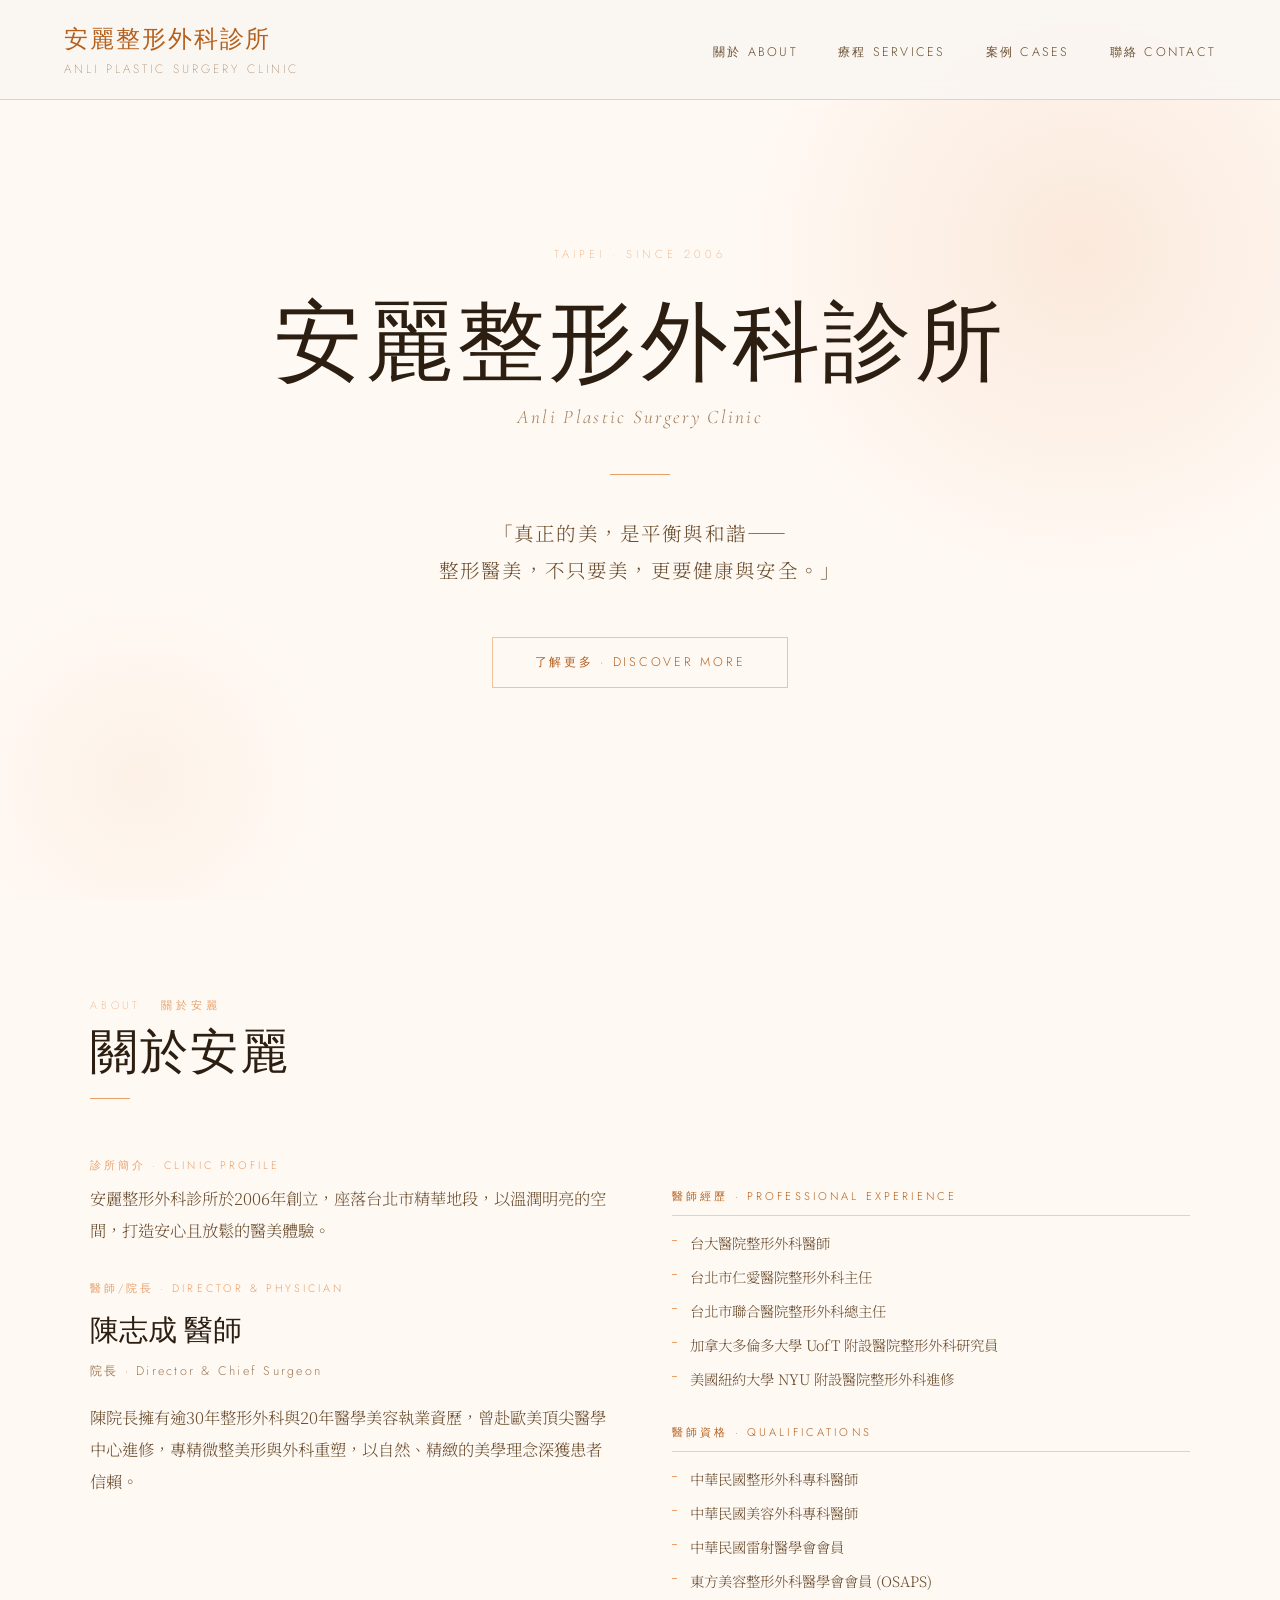
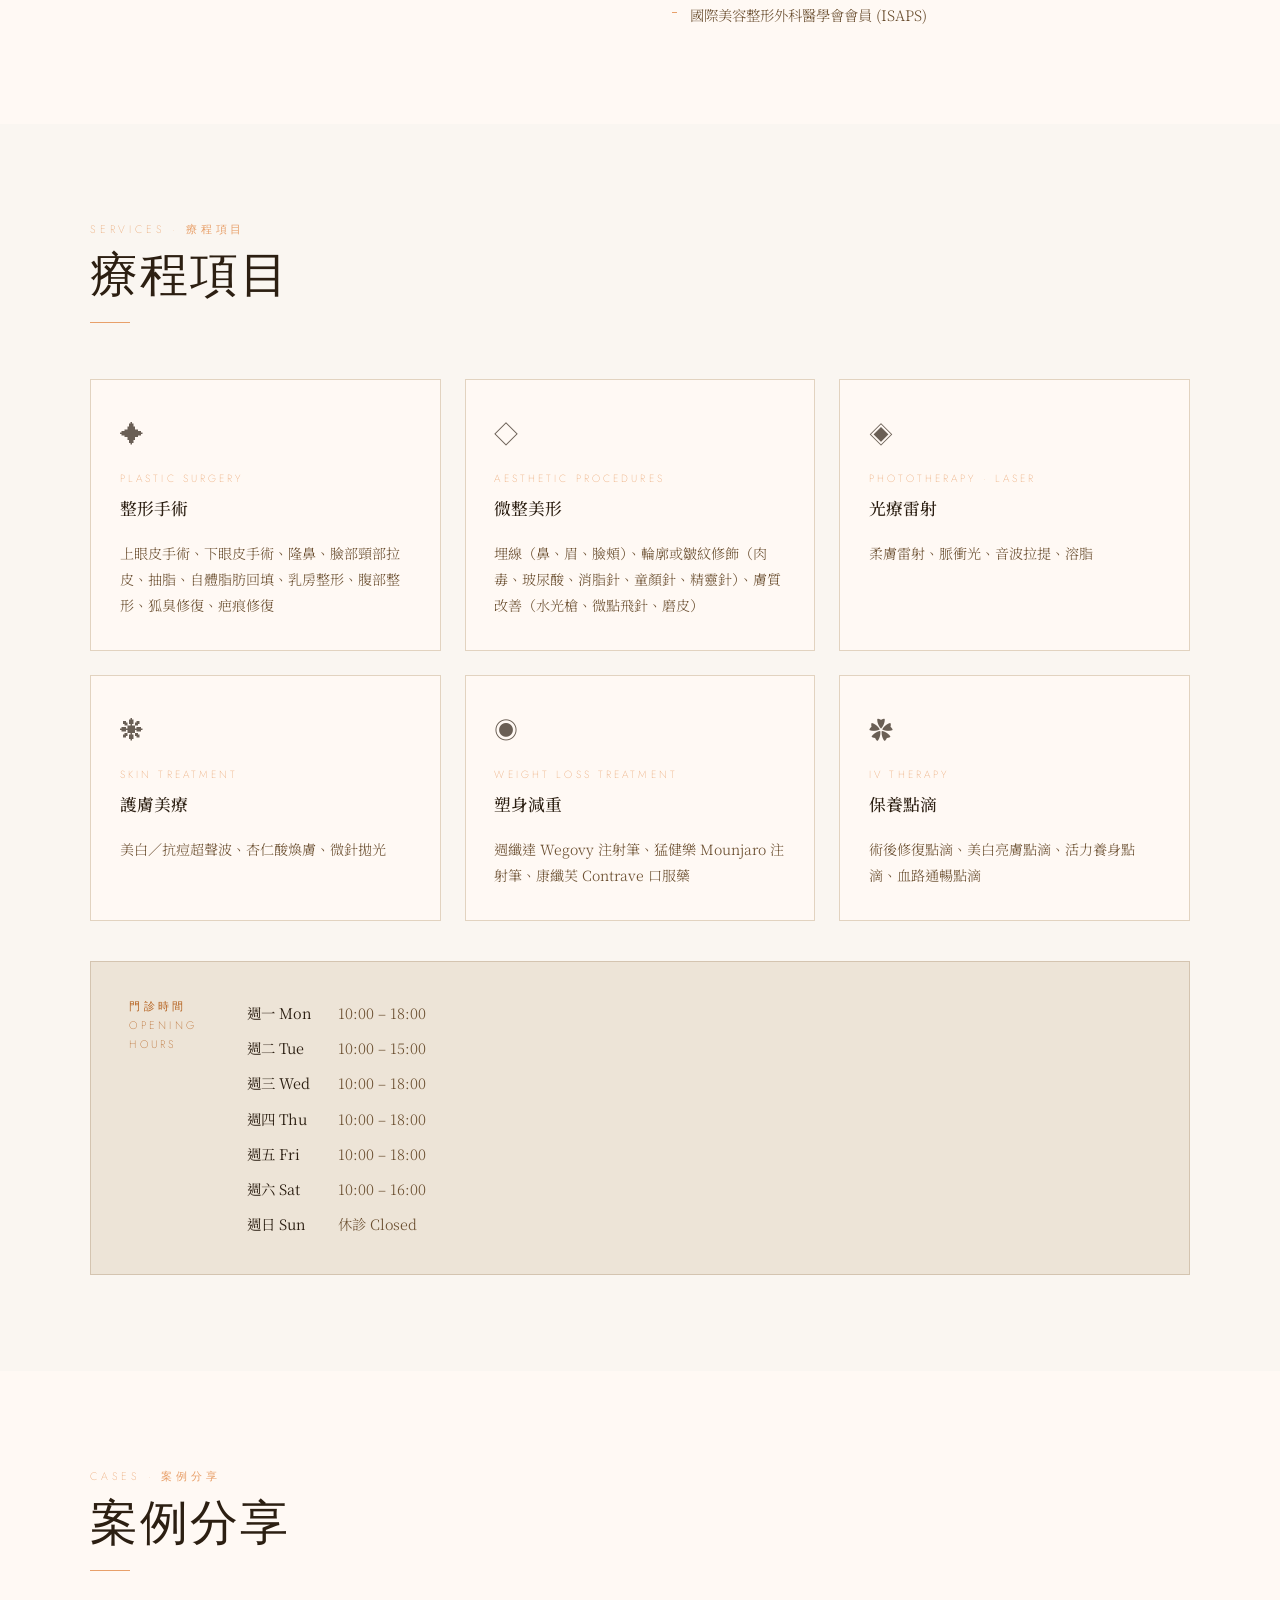
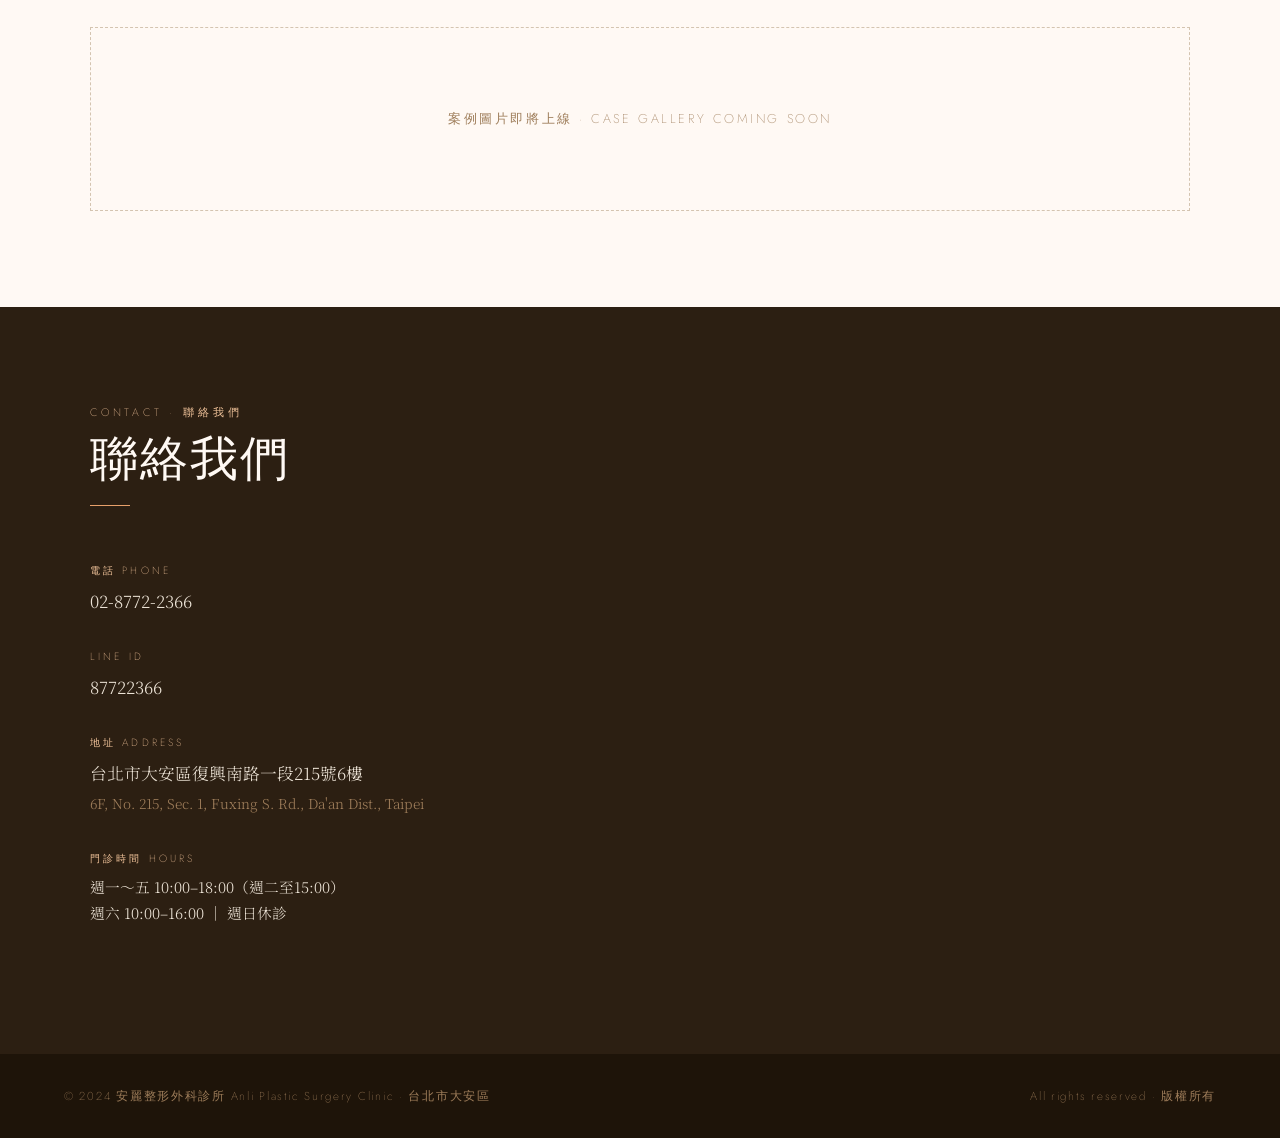
==== index.html @ 69f32a6c "Rename angelbeauty website ver3.html to index.html" ====
<!DOCTYPE html>
<html lang="zh-TW">
<head>
  <meta charset="UTF-8" />
  <meta name="viewport" content="width=device-width, initial-scale=1.0" />
  <title>安麗整形外科診所 | Anli Plastic Surgery Clinic</title>
  <link rel="preconnect" href="https://fonts.googleapis.com">
  <link rel="preconnect" href="https://fonts.gstatic.com" crossorigin>
  <link href="https://fonts.googleapis.com/css2?family=Cormorant+Garamond:ital,wght@0,300;0,400;0,500;1,300;1,400&family=Noto+Serif+TC:wght@300;400;500&family=Jost:wght@200;300;400&display=swap" rel="stylesheet">

  <style>
    :root {
      --cream: #faf6f1;
      --warm-white: #fff9f4;
      --orange-light: #f2c49b;
      --orange-mid: #e8a06a;
      --orange-deep: #c97c3a;
      --orange-accent: #b5611e;
      --beige: #ede4d7;
      --beige-dark: #d4c4b0;
      --text-dark: #2c1f12;
      --text-mid: #6b4f30;
      --text-light: #9e7d5a;
      --divider: #e2d3c0;
    }

    * { margin: 0; padding: 0; box-sizing: border-box; }

    html { scroll-behavior: smooth; }

    body {
      background: var(--cream);
      color: var(--text-dark);
      font-family: 'Noto Serif TC', 'Cormorant Garamond', serif;
      line-height: 1.75;
      overflow-x: hidden;
    }

    /* ── NAV ── */
    nav {
      position: fixed;
      top: 0; left: 0; right: 0;
      z-index: 100;
      display: flex;
      align-items: center;
      justify-content: space-between;
      padding: 1.2rem 4rem;
      background: rgba(250, 246, 241, 0.92);
      backdrop-filter: blur(10px);
      border-bottom: 1px solid var(--divider);
    }

    .nav-logo {
      font-family: 'Cormorant Garamond', serif;
      font-size: 1.5rem;
      font-weight: 400;
      letter-spacing: 0.08em;
      color: var(--orange-accent);
    }

    .nav-logo span {
      font-size: 0.75rem;
      font-family: 'Jost', sans-serif;
      font-weight: 200;
      letter-spacing: 0.25em;
      text-transform: uppercase;
      display: block;
      color: var(--text-light);
      margin-top: -2px;
    }

    .nav-links {
      display: flex;
      gap: 2.5rem;
      list-style: none;
    }

    .nav-links a {
      font-family: 'Jost', sans-serif;
      font-weight: 300;
      font-size: 0.78rem;
      letter-spacing: 0.18em;
      text-transform: uppercase;
      color: var(--text-mid);
      text-decoration: none;
      transition: color 0.3s;
    }

    .nav-links a:hover { color: var(--orange-accent); }

    /* ── HERO ── */
    #hero {
      min-height: 100vh;
      display: flex;
      align-items: center;
      justify-content: center;
      position: relative;
      overflow: hidden;
      padding: 8rem 4rem 6rem;
      background: var(--warm-white);
    }

    .hero-bg-circle {
      position: absolute;
      border-radius: 50%;
      background: radial-gradient(circle, rgba(232,160,106,0.18) 0%, transparent 70%);
    }
    .hero-bg-circle.c1 { width: 700px; height: 700px; top: -100px; right: -150px; }
    .hero-bg-circle.c2 { width: 400px; height: 400px; bottom: -80px; left: -60px; background: radial-gradient(circle, rgba(242,196,155,0.14) 0%, transparent 70%); }

    .hero-inner {
      max-width: 860px;
      text-align: center;
      position: relative;
      z-index: 2;
      animation: fadeUp 1.2s ease both;
    }

    @keyframes fadeUp {
      from { opacity: 0; transform: translateY(28px); }
      to   { opacity: 1; transform: translateY(0); }
    }

    .hero-label {
      font-family: 'Jost', sans-serif;
      font-weight: 200;
      font-size: 0.72rem;
      letter-spacing: 0.35em;
      text-transform: uppercase;
      color: var(--orange-mid);
      margin-bottom: 2rem;
    }

    .hero-name {
      font-family: 'Cormorant Garamond', serif;
      font-size: clamp(3rem, 7vw, 5.5rem);
      font-weight: 300;
      line-height: 1.1;
      color: var(--text-dark);
      letter-spacing: 0.04em;
      margin-bottom: 0.5rem;
    }

    .hero-name-en {
      font-family: 'Cormorant Garamond', serif;
      font-size: clamp(0.95rem, 2vw, 1.2rem);
      font-weight: 300;
      font-style: italic;
      color: var(--text-light);
      letter-spacing: 0.12em;
      margin-bottom: 2.5rem;
    }

    .hero-divider {
      width: 60px;
      height: 1px;
      background: var(--orange-mid);
      margin: 0 auto 2.5rem;
    }

    .hero-slogan {
      font-family: 'Noto Serif TC', serif;
      font-size: clamp(1rem, 2.2vw, 1.22rem);
      font-weight: 300;
      line-height: 1.9;
      color: var(--text-mid);
      max-width: 640px;
      margin: 0 auto 3rem;
      letter-spacing: 0.06em;
    }

    .hero-cta {
      display: inline-block;
      font-family: 'Jost', sans-serif;
      font-weight: 300;
      font-size: 0.78rem;
      letter-spacing: 0.22em;
      text-transform: uppercase;
      color: var(--orange-accent);
      border: 1px solid var(--orange-light);
      padding: 0.85rem 2.6rem;
      text-decoration: none;
      transition: all 0.35s;
    }

    .hero-cta:hover {
      background: var(--orange-accent);
      color: var(--warm-white);
      border-color: var(--orange-accent);
    }

    /* ── SECTIONS ── */
    section { padding: 6rem 4rem; }

    .section-inner { max-width: 1100px; margin: 0 auto; }

    .section-header {
      margin-bottom: 3.5rem;
    }

    .section-tag {
      font-family: 'Jost', sans-serif;
      font-weight: 200;
      font-size: 0.68rem;
      letter-spacing: 0.35em;
      text-transform: uppercase;
      color: var(--orange-mid);
      margin-bottom: 0.6rem;
    }

    .section-title {
      font-family: 'Cormorant Garamond', serif;
      font-size: clamp(2rem, 4vw, 3rem);
      font-weight: 300;
      color: var(--text-dark);
      letter-spacing: 0.04em;
      line-height: 1.2;
    }

    .section-rule {
      width: 40px;
      height: 1px;
      background: var(--orange-mid);
      margin-top: 1rem;
    }

    /* ── ABOUT ── */
    #about { background: var(--warm-white); }

    .about-grid {
      display: grid;
      grid-template-columns: 1fr 1fr;
      gap: 4rem;
      align-items: start;
    }

    .about-intro p {
      font-size: 1.02rem;
      color: var(--text-mid);
      font-weight: 300;
      line-height: 1.95;
      margin-bottom: 1.5rem;
    }

    .about-intro .label {
      font-family: 'Jost', sans-serif;
      font-size: 0.68rem;
      letter-spacing: 0.28em;
      text-transform: uppercase;
      color: var(--orange-mid);
      margin-bottom: 0.4rem;
    }

    .doctor-name {
      font-family: 'Cormorant Garamond', serif;
      font-size: 1.8rem;
      font-weight: 400;
      color: var(--text-dark);
      margin-bottom: 0.3rem;
    }

    .doctor-title {
      font-family: 'Jost', sans-serif;
      font-weight: 300;
      font-size: 0.78rem;
      letter-spacing: 0.18em;
      color: var(--text-light);
      margin-bottom: 1.2rem;
    }

    /* credential cards */
    .cred-block { margin-top: 2rem; }

    .cred-block h4 {
      font-family: 'Jost', sans-serif;
      font-weight: 300;
      font-size: 0.7rem;
      letter-spacing: 0.28em;
      text-transform: uppercase;
      color: var(--orange-accent);
      margin-bottom: 0.9rem;
      border-bottom: 1px solid var(--divider);
      padding-bottom: 0.5rem;
    }

    .cred-list {
      list-style: none;
      display: flex;
      flex-direction: column;
      gap: 0.55rem;
    }

    .cred-list li {
      font-size: 0.9rem;
      color: var(--text-mid);
      font-weight: 300;
      padding-left: 1.1rem;
      position: relative;
    }

    .cred-list li::before {
      content: '';
      position: absolute;
      left: 0; top: 0.65em;
      width: 5px; height: 1px;
      background: var(--orange-mid);
    }

    /* ── SERVICES ── */
    #services { background: var(--cream); }

    .services-grid {
      display: grid;
      grid-template-columns: repeat(3, 1fr);
      gap: 1.5rem;
    }

    .service-card {
      background: var(--warm-white);
      border: 1px solid var(--divider);
      padding: 2rem 1.8rem;
      transition: box-shadow 0.3s, transform 0.3s;
    }

    .service-card:hover {
      box-shadow: 0 8px 32px rgba(181,97,30,0.10);
      transform: translateY(-3px);
    }

    .service-card .card-en {
      font-family: 'Jost', sans-serif;
      font-weight: 200;
      font-size: 0.65rem;
      letter-spacing: 0.3em;
      text-transform: uppercase;
      color: var(--orange-mid);
      margin-bottom: 0.4rem;
    }

    .service-card h3 {
      font-family: 'Noto Serif TC', serif;
      font-size: 1.05rem;
      font-weight: 500;
      color: var(--text-dark);
      margin-bottom: 1rem;
    }

    .service-card p {
      font-size: 0.88rem;
      color: var(--text-mid);
      font-weight: 300;
      line-height: 1.85;
    }

    .service-card .icon {
      font-size: 1.5rem;
      margin-bottom: 1rem;
      opacity: 0.7;
    }

    /* Opening hours inside services */
    .hours-box {
      margin-top: 3rem;
      background: var(--beige);
      border: 1px solid var(--beige-dark);
      padding: 2rem 2.4rem;
      display: flex;
      align-items: flex-start;
      gap: 3rem;
    }

    .hours-box .hours-label {
      font-family: 'Jost', sans-serif;
      font-weight: 200;
      font-size: 0.68rem;
      letter-spacing: 0.3em;
      text-transform: uppercase;
      color: var(--orange-accent);
      white-space: nowrap;
      padding-top: 0.2rem;
    }

    .hours-table { font-size: 0.9rem; color: var(--text-mid); font-weight: 300; }

    .hours-table tr td { padding: 0.25rem 1.5rem 0.25rem 0; }

    .hours-table .day { color: var(--text-dark); font-weight: 400; }

    /* ── CASES ── */
    #cases { background: var(--warm-white); }

    .cases-placeholder {
      border: 1px dashed var(--beige-dark);
      padding: 5rem 3rem;
      text-align: center;
      color: var(--text-light);
    }

    .cases-placeholder p {
      font-family: 'Jost', sans-serif;
      font-weight: 200;
      font-size: 0.8rem;
      letter-spacing: 0.2em;
      text-transform: uppercase;
    }

    /* ── CONTACT ── */
    #contact { background: var(--text-dark); }

    #contact .section-tag { color: var(--orange-light); }

    #contact .section-title { color: var(--warm-white); }

    #contact .section-rule { background: var(--orange-mid); }

    .contact-grid {
      display: grid;
      grid-template-columns: 1fr 1fr;
      gap: 4rem;
      align-items: start;
    }

    .contact-item {
      margin-bottom: 2rem;
    }

    .contact-item .c-label {
      font-family: 'Jost', sans-serif;
      font-weight: 200;
      font-size: 0.65rem;
      letter-spacing: 0.3em;
      text-transform: uppercase;
      color: var(--orange-light);
      margin-bottom: 0.4rem;
    }

    .contact-item .c-value {
      font-size: 1.05rem;
      color: var(--beige);
      font-weight: 300;
    }

    .contact-item a {
      color: var(--beige);
      text-decoration: none;
      transition: color 0.3s;
    }

    .contact-item a:hover { color: var(--orange-light); }

    .contact-map-placeholder {
      background: rgba(255,255,255,0.05);
      border: 1px solid rgba(255,255,255,0.08);
      height: 280px;
      display: flex;
      align-items: center;
      justify-content: center;
      font-family: 'Jost', sans-serif;
      font-size: 0.72rem;
      letter-spacing: 0.2em;
      color: var(--text-light);
      text-transform: uppercase;
    }

    /* ── FOOTER ── */
    footer {
      background: #1e1409;
      padding: 2rem 4rem;
      display: flex;
      align-items: center;
      justify-content: space-between;
    }

    footer p {
      font-family: 'Jost', sans-serif;
      font-weight: 200;
      font-size: 0.72rem;
      letter-spacing: 0.15em;
      color: var(--text-light);
    }

    /* ── SCROLL REVEAL ── */
    .reveal {
      opacity: 0;
      transform: translateY(24px);
      transition: opacity 0.8s ease, transform 0.8s ease;
    }

    .reveal.visible {
      opacity: 1;
      transform: translateY(0);
    }

    /* ── RESPONSIVE ── */
    @media (max-width: 900px) {
      nav { padding: 1rem 2rem; }
      .nav-links { gap: 1.5rem; }
      section { padding: 4rem 2rem; }
      .about-grid, .contact-grid { grid-template-columns: 1fr; gap: 2rem; }
      .services-grid { grid-template-columns: 1fr 1fr; }
      #hero { padding: 7rem 2rem 5rem; }
    }

    @media (max-width: 600px) {
      .nav-links { display: none; }
      .services-grid { grid-template-columns: 1fr; }
      .hours-box { flex-direction: column; gap: 1rem; }
      footer { flex-direction: column; gap: 0.5rem; text-align: center; }
    }
  </style>
</head>
<body>

  <!-- NAV -->
  <nav>
    <div class="nav-logo">
      安麗整形外科診所
      <span>Anli Plastic Surgery Clinic</span>
    </div>
    <ul class="nav-links">
      <li><a href="#about">關於 About</a></li>
      <li><a href="#services">療程 Services</a></li>
      <li><a href="#cases">案例 Cases</a></li>
      <li><a href="#contact">聯絡 Contact</a></li>
    </ul>
  </nav>

  <!-- HERO -->
  <section id="hero">
    <div class="hero-bg-circle c1"></div>
    <div class="hero-bg-circle c2"></div>
    <div class="hero-inner">
      <p class="hero-label">Taipei · Since 2006</p>
      <h1 class="hero-name">安麗整形外科診所</h1>
      <p class="hero-name-en">Anli Plastic Surgery Clinic</p>
      <div class="hero-divider"></div>
      <p class="hero-slogan">
        「真正的美，是平衡與和諧——<br>
        整形醫美，不只要美，更要健康與安全。」
      </p>
      <a href="#about" class="hero-cta">了解更多 · Discover More</a>
    </div>
  </section>

  <!-- ABOUT -->
  <section id="about">
    <div class="section-inner">
      <div class="section-header reveal">
        <p class="section-tag">About · 關於安麗</p>
        <h2 class="section-title">關於安麗</h2>
        <div class="section-rule"></div>
      </div>

      <div class="about-grid">
        <div class="about-intro reveal">
          <p class="label">診所簡介 · Clinic Profile</p>
          <p>
            安麗整形外科診所於2006年創立，座落台北市精華地段，以溫潤明亮的空間，打造安心且放鬆的醫美體驗。
          </p>

          <p class="label" style="margin-top: 2rem;">醫師/院長 · Director & Physician</p>
          <div class="doctor-name">陳志成 醫師</div>
          <div class="doctor-title">院長 · Director &amp; Chief Surgeon</div>
          <p>
            陳院長擁有逾30年整形外科與20年醫學美容執業資歷，曾赴歐美頂尖醫學中心進修，專精微整美形與外科重塑，以自然、精緻的美學理念深獲患者信賴。
          </p>
        </div>

        <div class="reveal" style="animation-delay:0.2s">
          <div class="cred-block">
            <h4>醫師經歷 · Professional Experience</h4>
            <ul class="cred-list">
              <li>台大醫院整形外科醫師</li>
              <li>台北市仁愛醫院整形外科主任</li>
              <li>台北市聯合醫院整形外科總主任</li>
              <li>加拿大多倫多大學 UofT 附設醫院整形外科研究員</li>
              <li>美國紐約大學 NYU 附設醫院整形外科進修</li>
            </ul>
          </div>

          <div class="cred-block" style="margin-top: 2rem;">
            <h4>醫師資格 · Qualifications</h4>
            <ul class="cred-list">
              <li>中華民國整形外科專科醫師</li>
              <li>中華民國美容外科專科醫師</li>
              <li>中華民國雷射醫學會會員</li>
              <li>東方美容整形外科醫學會會員 (OSAPS)</li>
              <li>國際美容整形外科醫學會會員 (ISAPS)</li>
            </ul>
          </div>
        </div>
      </div>
    </div>
  </section>

  <!-- SERVICES -->
  <section id="services">
    <div class="section-inner">
      <div class="section-header reveal">
        <p class="section-tag">Services · 療程項目</p>
        <h2 class="section-title">療程項目</h2>
        <div class="section-rule"></div>
      </div>

      <div class="services-grid">

        <div class="service-card reveal">
          <div class="icon">✦</div>
          <div class="card-en">Plastic Surgery</div>
          <h3>整形手術</h3>
          <p>上眼皮手術、下眼皮手術、隆鼻、臉部頸部拉皮、抽脂、自體脂肪回填、乳房整形、腹部整形、狐臭修復、疤痕修復</p>
        </div>

        <div class="service-card reveal">
          <div class="icon">◇</div>
          <div class="card-en">Aesthetic Procedures</div>
          <h3>微整美形</h3>
          <p>埋線（鼻、眉、臉頰）、輪廓或皺紋修飾（肉毒、玻尿酸、消脂針、童顏針、精靈針）、膚質改善（水光槍、微點飛針、磨皮）</p>
        </div>

        <div class="service-card reveal">
          <div class="icon">◈</div>
          <div class="card-en">Phototherapy · Laser</div>
          <h3>光療雷射</h3>
          <p>柔膚雷射、脈衝光、音波拉提、溶脂</p>
        </div>

        <div class="service-card reveal">
          <div class="icon">❋</div>
          <div class="card-en">Skin Treatment</div>
          <h3>護膚美療</h3>
          <p>美白／抗痘超聲波、杏仁酸煥膚、微針拋光</p>
        </div>

        <div class="service-card reveal">
          <div class="icon">◉</div>
          <div class="card-en">Weight Loss Treatment</div>
          <h3>塑身減重</h3>
          <p>週纖達 Wegovy 注射筆、猛健樂 Mounjaro 注射筆、康纖芙 Contrave 口服藥</p>
        </div>

        <div class="service-card reveal">
          <div class="icon">✿</div>
          <div class="card-en">IV Therapy</div>
          <h3>保養點滴</h3>
          <p>術後修復點滴、美白亮膚點滴、活力養身點滴、血路通暢點滴</p>
        </div>

      </div>

      <!-- Opening Hours -->
      <div class="hours-box reveal" style="margin-top:2.5rem;">
        <div class="hours-label">門診時間<br>Opening<br>Hours</div>
        <table class="hours-table">
          <tr>
            <td class="day">週一 Mon</td>
            <td>10:00 – 18:00</td>
          </tr>
          <tr>
            <td class="day">週二 Tue</td>
            <td>10:00 – 15:00</td>
          </tr>
          <tr>
            <td class="day">週三 Wed</td>
            <td>10:00 – 18:00</td>
          </tr>
          <tr>
            <td class="day">週四 Thu</td>
            <td>10:00 – 18:00</td>
          </tr>
          <tr>
            <td class="day">週五 Fri</td>
            <td>10:00 – 18:00</td>
          </tr>
          <tr>
            <td class="day">週六 Sat</td>
            <td>10:00 – 16:00</td>
          </tr>
          <tr>
            <td class="day">週日 Sun</td>
            <td>休診 Closed</td>
          </tr>
        </table>
      </div>
    </div>
  </section>

  <!-- CASES -->
  <section id="cases">
    <div class="section-inner">
      <div class="section-header reveal">
        <p class="section-tag">Cases · 案例分享</p>
        <h2 class="section-title">案例分享</h2>
        <div class="section-rule"></div>
      </div>
      <div class="cases-placeholder reveal">
        <p>案例圖片即將上線 · Case Gallery Coming Soon</p>
      </div>
    </div>
  </section>

  <!-- CONTACT -->
  <section id="contact">
    <div class="section-inner">
      <div class="section-header reveal">
        <p class="section-tag">Contact · 聯絡我們</p>
        <h2 class="section-title">聯絡我們</h2>
        <div class="section-rule"></div>
      </div>

      <div class="contact-grid">
        <div>
          <div class="contact-item reveal">
            <p class="c-label">電話 Phone</p>
            <p class="c-value"><a href="tel:0287722366">02-8772-2366</a></p>
          </div>
          <div class="contact-item reveal">
            <p class="c-label">LINE ID</p>
            <p class="c-value">87722366</p>
          </div>
          <div class="contact-item reveal">
            <p class="c-label">地址 Address</p>
            <p class="c-value">
              台北市大安區復興南路一段215號6樓<br>
              <span style="font-size:0.85rem; color: var(--text-light);">6F, No. 215, Sec. 1, Fuxing S. Rd., Da'an Dist., Taipei</span>
            </p>
          </div>
          <div class="contact-item reveal">
            <p class="c-label">門診時間 Hours</p>
            <p class="c-value" style="font-size:0.92rem;">
              週一～五 10:00–18:00（週二至15:00）<br>
              週六 10:00–16:00 ｜ 週日休診
            </p>
          </div>
        </div>

        <div class="reveal">
          <iframe 
            src="https://www.google.com/maps/embed?pb=!1m18!1m12!1m3!1d3614.8488738309966!2d121.54138937578716!3d25.039202277812997!2m3!1f0!2f0!3f0!3m2!1i1024!2i768!4f13.1!3m3!1m2!1s0x3442abd382fe7677%3A0x677dde6cd1f136f5!2z5a6J6bqX5pW05b2i5aSW56eR6Ki65omA!5e0!3m2!1sen!2stw!4v1776682452042!5m2!1sen!2stw" 
            width="100%" 
            height="280" 
            style="border:0; display:block;"
            allowfullscreen="" 
            loading="lazy" 
            referrerpolicy="no-referrer-when-downgrade">
          </iframe>
        </div>
      </div>
    </div>
  </section>

  <!-- FOOTER -->
  <footer>
    <p>© 2024 安麗整形外科診所 Anli Plastic Surgery Clinic · 台北市大安區</p>
    <p>All rights reserved · 版權所有</p>
  </footer>

  <script>
    // Scroll reveal
    const reveals = document.querySelectorAll('.reveal');
    const observer = new IntersectionObserver((entries) => {
      entries.forEach((entry, i) => {
        if (entry.isIntersecting) {
          setTimeout(() => entry.target.classList.add('visible'), i * 80);
          observer.unobserve(entry.target);
        }
      });
    }, { threshold: 0.12 });
    reveals.forEach(el => observer.observe(el));
  </script>
</body>
</html>
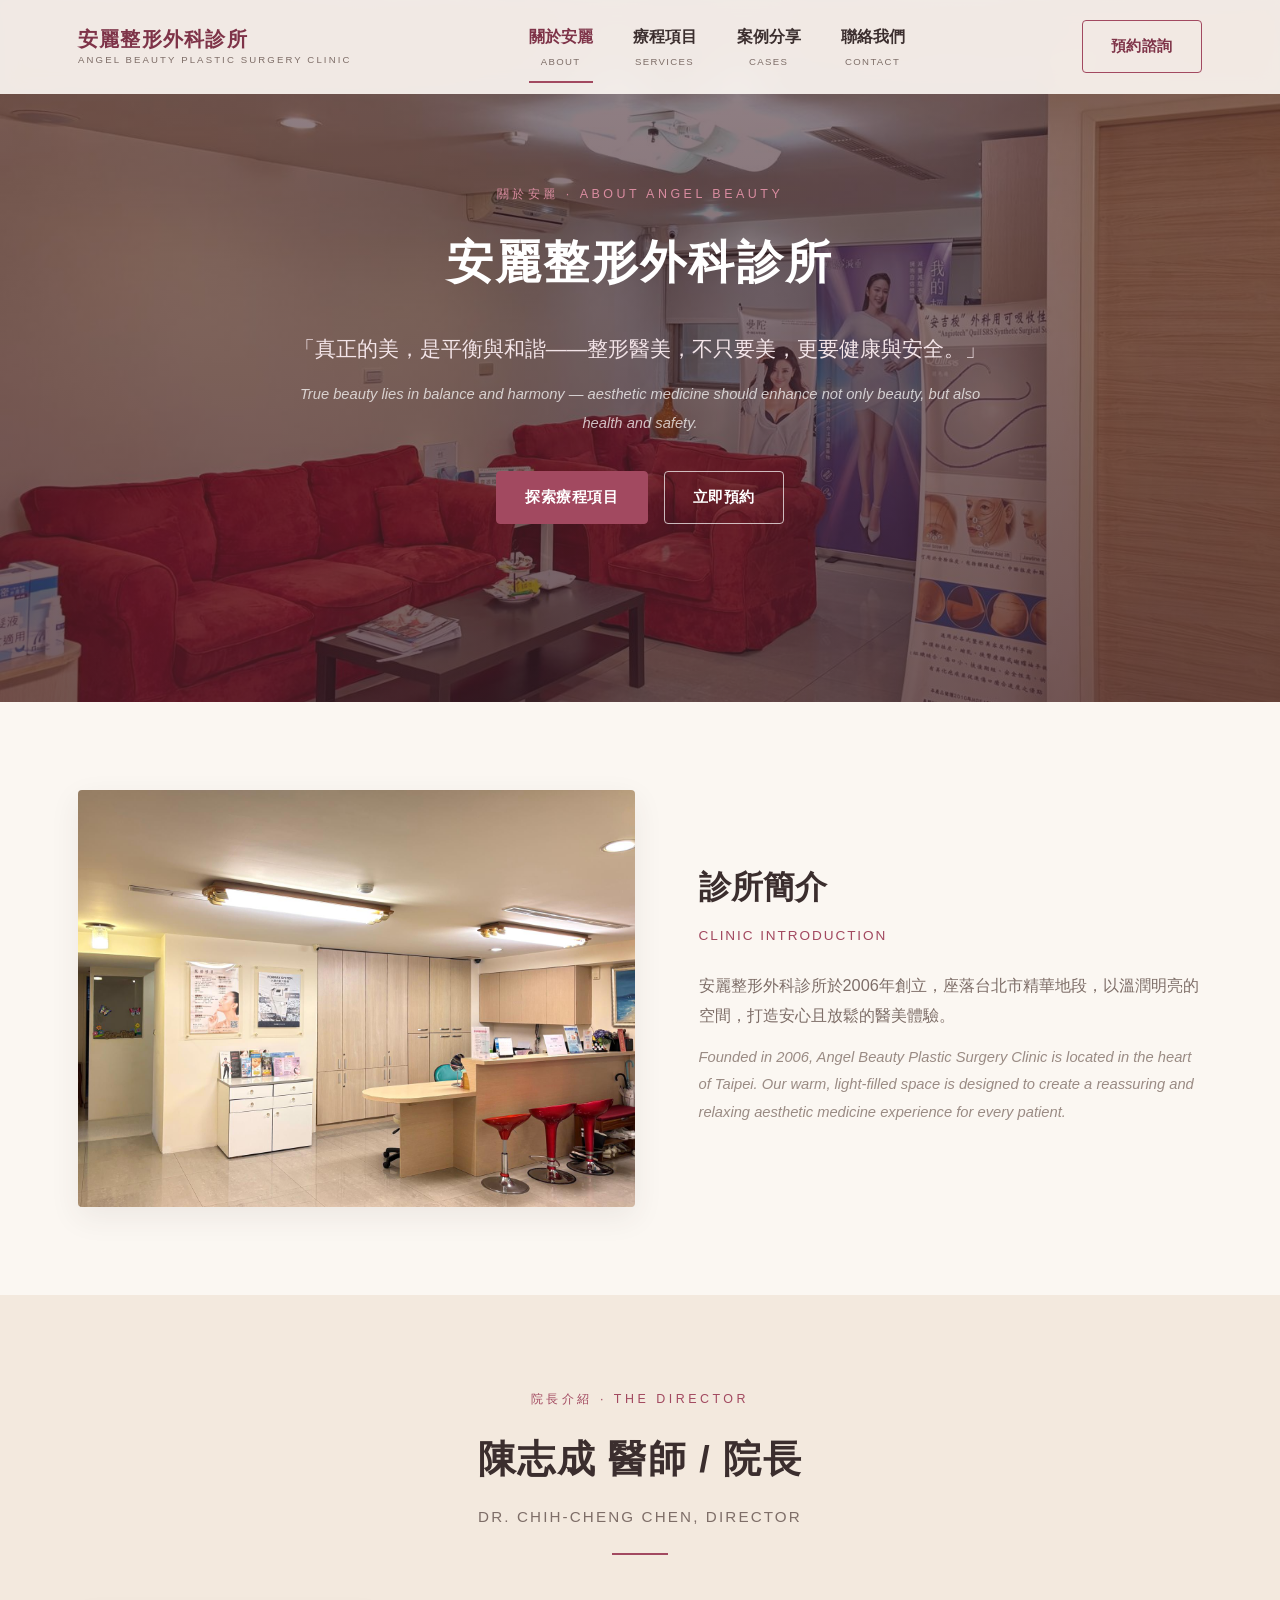
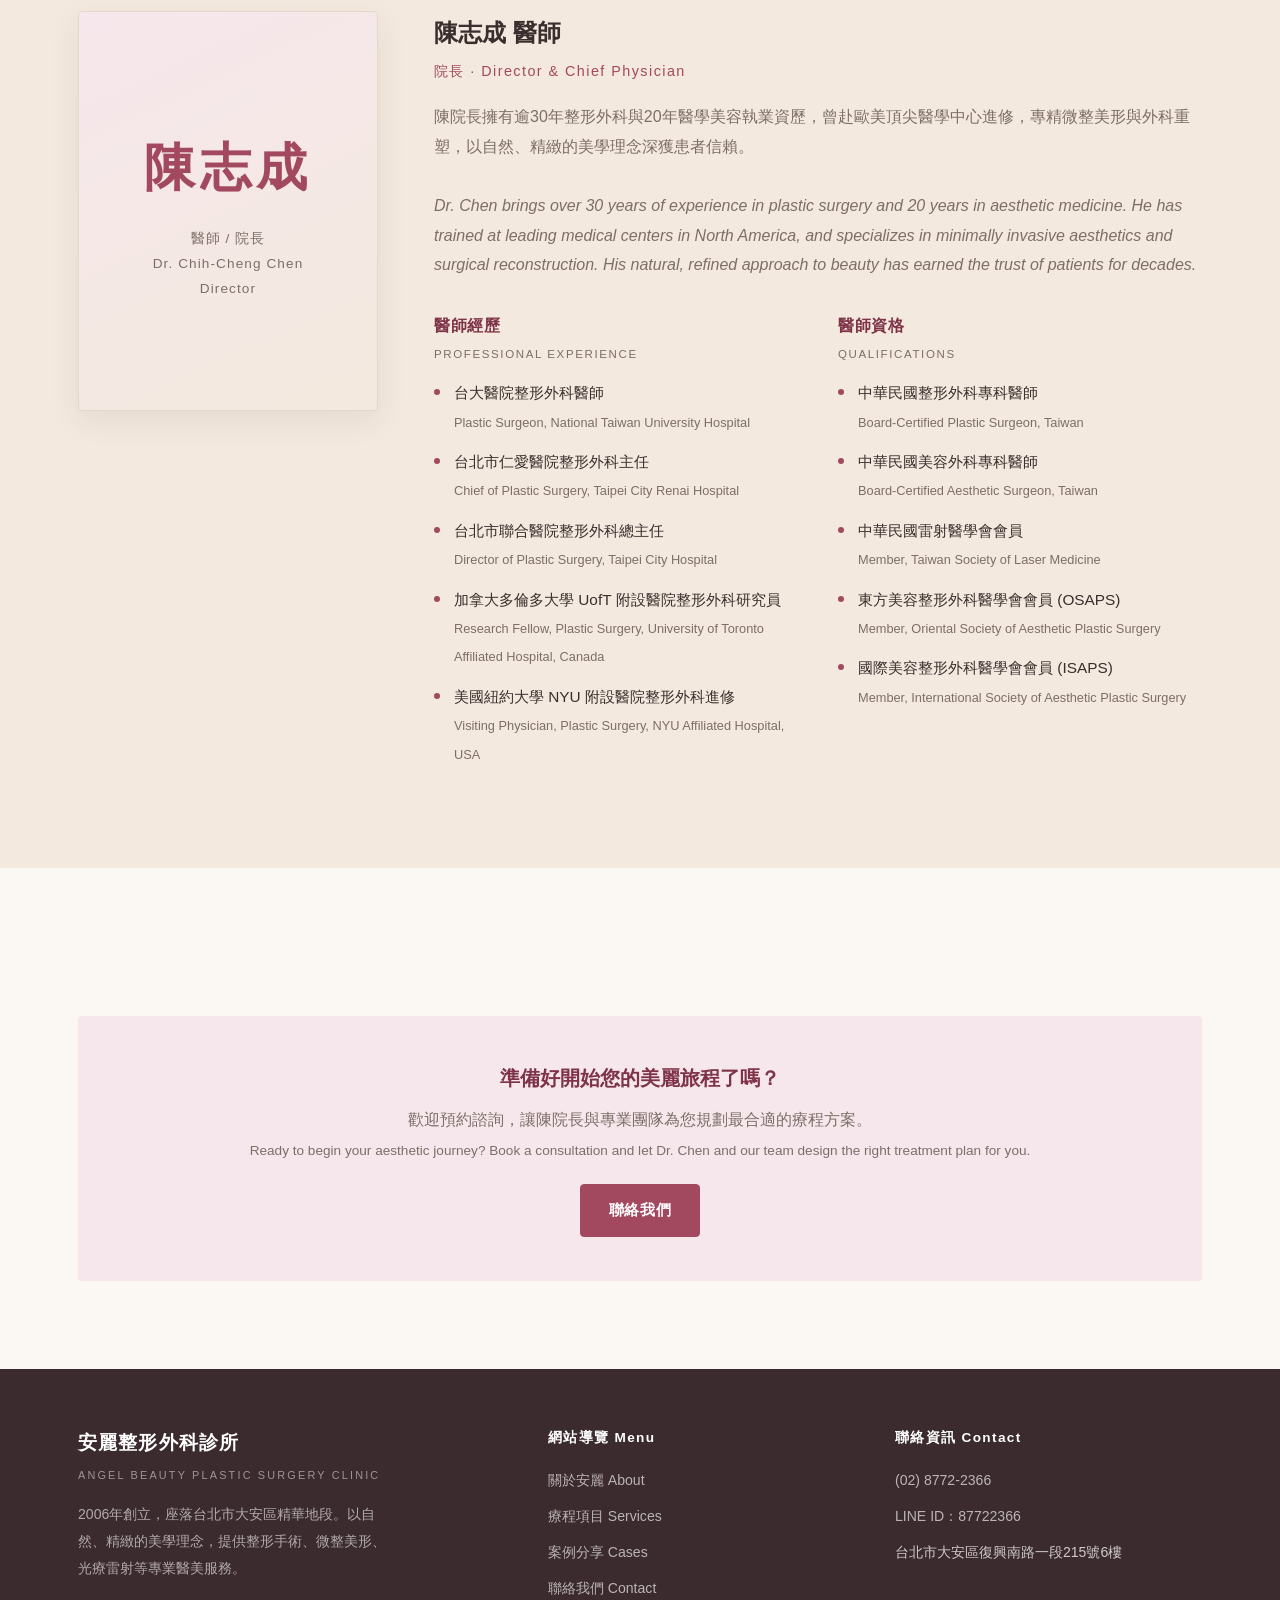
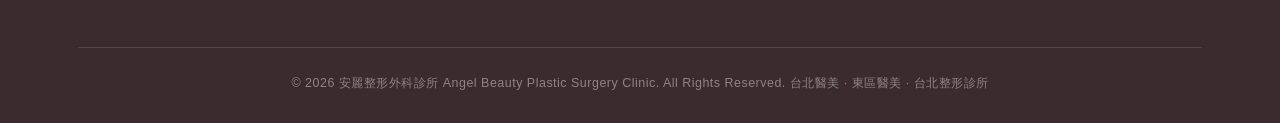
==== commit a063fa16: "Rename index.html.html to index.html" ====
--- a/index.html
+++ b/index.html
@@ -1,772 +1,169 @@
-<!DOCTYPE html>
-<html lang="zh-TW">
-<head>
-  <meta charset="UTF-8" />
-  <meta name="viewport" content="width=device-width, initial-scale=1.0" />
-  <title>安麗整形外科診所 | Anli Plastic Surgery Clinic</title>
-  <link rel="preconnect" href="https://fonts.googleapis.com">
-  <link rel="preconnect" href="https://fonts.gstatic.com" crossorigin>
-  <link href="https://fonts.googleapis.com/css2?family=Cormorant+Garamond:ital,wght@0,300;0,400;0,500;1,300;1,400&family=Noto+Serif+TC:wght@300;400;500&family=Jost:wght@200;300;400&display=swap" rel="stylesheet">
-
-  <style>
-    :root {
-      --cream: #faf6f1;
-      --warm-white: #fff9f4;
-      --orange-light: #f2c49b;
-      --orange-mid: #e8a06a;
-      --orange-deep: #c97c3a;
-      --orange-accent: #b5611e;
-      --beige: #ede4d7;
-      --beige-dark: #d4c4b0;
-      --text-dark: #2c1f12;
-      --text-mid: #6b4f30;
-      --text-light: #9e7d5a;
-      --divider: #e2d3c0;
-    }
-
-    * { margin: 0; padding: 0; box-sizing: border-box; }
-
-    html { scroll-behavior: smooth; }
-
-    body {
-      background: var(--cream);
-      color: var(--text-dark);
-      font-family: 'Noto Serif TC', 'Cormorant Garamond', serif;
-      line-height: 1.75;
-      overflow-x: hidden;
-    }
-
-    /* ── NAV ── */
-    nav {
-      position: fixed;
-      top: 0; left: 0; right: 0;
-      z-index: 100;
-      display: flex;
-      align-items: center;
-      justify-content: space-between;
-      padding: 1.2rem 4rem;
-      background: rgba(250, 246, 241, 0.92);
-      backdrop-filter: blur(10px);
-      border-bottom: 1px solid var(--divider);
-    }
-
-    .nav-logo {
-      font-family: 'Cormorant Garamond', serif;
-      font-size: 1.5rem;
-      font-weight: 400;
-      letter-spacing: 0.08em;
-      color: var(--orange-accent);
-    }
-
-    .nav-logo span {
-      font-size: 0.75rem;
-      font-family: 'Jost', sans-serif;
-      font-weight: 200;
-      letter-spacing: 0.25em;
-      text-transform: uppercase;
-      display: block;
-      color: var(--text-light);
-      margin-top: -2px;
-    }
-
-    .nav-links {
-      display: flex;
-      gap: 2.5rem;
-      list-style: none;
-    }
-
-    .nav-links a {
-      font-family: 'Jost', sans-serif;
-      font-weight: 300;
-      font-size: 0.78rem;
-      letter-spacing: 0.18em;
-      text-transform: uppercase;
-      color: var(--text-mid);
-      text-decoration: none;
-      transition: color 0.3s;
-    }
-
-    .nav-links a:hover { color: var(--orange-accent); }
-
-    /* ── HERO ── */
-    #hero {
-      min-height: 100vh;
-      display: flex;
-      align-items: center;
-      justify-content: center;
-      position: relative;
-      overflow: hidden;
-      padding: 8rem 4rem 6rem;
-      background: var(--warm-white);
-    }
-
-    .hero-bg-circle {
-      position: absolute;
-      border-radius: 50%;
-      background: radial-gradient(circle, rgba(232,160,106,0.18) 0%, transparent 70%);
-    }
-    .hero-bg-circle.c1 { width: 700px; height: 700px; top: -100px; right: -150px; }
-    .hero-bg-circle.c2 { width: 400px; height: 400px; bottom: -80px; left: -60px; background: radial-gradient(circle, rgba(242,196,155,0.14) 0%, transparent 70%); }
-
-    .hero-inner {
-      max-width: 860px;
-      text-align: center;
-      position: relative;
-      z-index: 2;
-      animation: fadeUp 1.2s ease both;
-    }
-
-    @keyframes fadeUp {
-      from { opacity: 0; transform: translateY(28px); }
-      to   { opacity: 1; transform: translateY(0); }
-    }
-
-    .hero-label {
-      font-family: 'Jost', sans-serif;
-      font-weight: 200;
-      font-size: 0.72rem;
-      letter-spacing: 0.35em;
-      text-transform: uppercase;
-      color: var(--orange-mid);
-      margin-bottom: 2rem;
-    }
-
-    .hero-name {
-      font-family: 'Cormorant Garamond', serif;
-      font-size: clamp(3rem, 7vw, 5.5rem);
-      font-weight: 300;
-      line-height: 1.1;
-      color: var(--text-dark);
-      letter-spacing: 0.04em;
-      margin-bottom: 0.5rem;
-    }
-
-    .hero-name-en {
-      font-family: 'Cormorant Garamond', serif;
-      font-size: clamp(0.95rem, 2vw, 1.2rem);
-      font-weight: 300;
-      font-style: italic;
-      color: var(--text-light);
-      letter-spacing: 0.12em;
-      margin-bottom: 2.5rem;
-    }
-
-    .hero-divider {
-      width: 60px;
-      height: 1px;
-      background: var(--orange-mid);
-      margin: 0 auto 2.5rem;
-    }
-
-    .hero-slogan {
-      font-family: 'Noto Serif TC', serif;
-      font-size: clamp(1rem, 2.2vw, 1.22rem);
-      font-weight: 300;
-      line-height: 1.9;
-      color: var(--text-mid);
-      max-width: 640px;
-      margin: 0 auto 3rem;
-      letter-spacing: 0.06em;
-    }
-
-    .hero-cta {
-      display: inline-block;
-      font-family: 'Jost', sans-serif;
-      font-weight: 300;
-      font-size: 0.78rem;
-      letter-spacing: 0.22em;
-      text-transform: uppercase;
-      color: var(--orange-accent);
-      border: 1px solid var(--orange-light);
-      padding: 0.85rem 2.6rem;
-      text-decoration: none;
-      transition: all 0.35s;
-    }
-
-    .hero-cta:hover {
-      background: var(--orange-accent);
-      color: var(--warm-white);
-      border-color: var(--orange-accent);
-    }
-
-    /* ── SECTIONS ── */
-    section { padding: 6rem 4rem; }
-
-    .section-inner { max-width: 1100px; margin: 0 auto; }
-
-    .section-header {
-      margin-bottom: 3.5rem;
-    }
-
-    .section-tag {
-      font-family: 'Jost', sans-serif;
-      font-weight: 200;
-      font-size: 0.68rem;
-      letter-spacing: 0.35em;
-      text-transform: uppercase;
-      color: var(--orange-mid);
-      margin-bottom: 0.6rem;
-    }
-
-    .section-title {
-      font-family: 'Cormorant Garamond', serif;
-      font-size: clamp(2rem, 4vw, 3rem);
-      font-weight: 300;
-      color: var(--text-dark);
-      letter-spacing: 0.04em;
-      line-height: 1.2;
-    }
-
-    .section-rule {
-      width: 40px;
-      height: 1px;
-      background: var(--orange-mid);
-      margin-top: 1rem;
-    }
-
-    /* ── ABOUT ── */
-    #about { background: var(--warm-white); }
-
-    .about-grid {
-      display: grid;
-      grid-template-columns: 1fr 1fr;
-      gap: 4rem;
-      align-items: start;
-    }
-
-    .about-intro p {
-      font-size: 1.02rem;
-      color: var(--text-mid);
-      font-weight: 300;
-      line-height: 1.95;
-      margin-bottom: 1.5rem;
-    }
-
-    .about-intro .label {
-      font-family: 'Jost', sans-serif;
-      font-size: 0.68rem;
-      letter-spacing: 0.28em;
-      text-transform: uppercase;
-      color: var(--orange-mid);
-      margin-bottom: 0.4rem;
-    }
-
-    .doctor-name {
-      font-family: 'Cormorant Garamond', serif;
-      font-size: 1.8rem;
-      font-weight: 400;
-      color: var(--text-dark);
-      margin-bottom: 0.3rem;
-    }
-
-    .doctor-title {
-      font-family: 'Jost', sans-serif;
-      font-weight: 300;
-      font-size: 0.78rem;
-      letter-spacing: 0.18em;
-      color: var(--text-light);
-      margin-bottom: 1.2rem;
-    }
-
-    /* credential cards */
-    .cred-block { margin-top: 2rem; }
-
-    .cred-block h4 {
-      font-family: 'Jost', sans-serif;
-      font-weight: 300;
-      font-size: 0.7rem;
-      letter-spacing: 0.28em;
-      text-transform: uppercase;
-      color: var(--orange-accent);
-      margin-bottom: 0.9rem;
-      border-bottom: 1px solid var(--divider);
-      padding-bottom: 0.5rem;
-    }
-
-    .cred-list {
-      list-style: none;
-      display: flex;
-      flex-direction: column;
-      gap: 0.55rem;
-    }
-
-    .cred-list li {
-      font-size: 0.9rem;
-      color: var(--text-mid);
-      font-weight: 300;
-      padding-left: 1.1rem;
-      position: relative;
-    }
-
-    .cred-list li::before {
-      content: '';
-      position: absolute;
-      left: 0; top: 0.65em;
-      width: 5px; height: 1px;
-      background: var(--orange-mid);
-    }
-
-    /* ── SERVICES ── */
-    #services { background: var(--cream); }
-
-    .services-grid {
-      display: grid;
-      grid-template-columns: repeat(3, 1fr);
-      gap: 1.5rem;
-    }
-
-    .service-card {
-      background: var(--warm-white);
-      border: 1px solid var(--divider);
-      padding: 2rem 1.8rem;
-      transition: box-shadow 0.3s, transform 0.3s;
-    }
-
-    .service-card:hover {
-      box-shadow: 0 8px 32px rgba(181,97,30,0.10);
-      transform: translateY(-3px);
-    }
-
-    .service-card .card-en {
-      font-family: 'Jost', sans-serif;
-      font-weight: 200;
-      font-size: 0.65rem;
-      letter-spacing: 0.3em;
-      text-transform: uppercase;
-      color: var(--orange-mid);
-      margin-bottom: 0.4rem;
-    }
-
-    .service-card h3 {
-      font-family: 'Noto Serif TC', serif;
-      font-size: 1.05rem;
-      font-weight: 500;
-      color: var(--text-dark);
-      margin-bottom: 1rem;
-    }
-
-    .service-card p {
-      font-size: 0.88rem;
-      color: var(--text-mid);
-      font-weight: 300;
-      line-height: 1.85;
-    }
-
-    .service-card .icon {
-      font-size: 1.5rem;
-      margin-bottom: 1rem;
-      opacity: 0.7;
-    }
-
-    /* Opening hours inside services */
-    .hours-box {
-      margin-top: 3rem;
-      background: var(--beige);
-      border: 1px solid var(--beige-dark);
-      padding: 2rem 2.4rem;
-      display: flex;
-      align-items: flex-start;
-      gap: 3rem;
-    }
-
-    .hours-box .hours-label {
-      font-family: 'Jost', sans-serif;
-      font-weight: 200;
-      font-size: 0.68rem;
-      letter-spacing: 0.3em;
-      text-transform: uppercase;
-      color: var(--orange-accent);
-      white-space: nowrap;
-      padding-top: 0.2rem;
-    }
-
-    .hours-table { font-size: 0.9rem; color: var(--text-mid); font-weight: 300; }
-
-    .hours-table tr td { padding: 0.25rem 1.5rem 0.25rem 0; }
-
-    .hours-table .day { color: var(--text-dark); font-weight: 400; }
-
-    /* ── CASES ── */
-    #cases { background: var(--warm-white); }
-
-    .cases-placeholder {
-      border: 1px dashed var(--beige-dark);
-      padding: 5rem 3rem;
-      text-align: center;
-      color: var(--text-light);
-    }
-
-    .cases-placeholder p {
-      font-family: 'Jost', sans-serif;
-      font-weight: 200;
-      font-size: 0.8rem;
-      letter-spacing: 0.2em;
-      text-transform: uppercase;
-    }
-
-    /* ── CONTACT ── */
-    #contact { background: var(--text-dark); }
-
-    #contact .section-tag { color: var(--orange-light); }
-
-    #contact .section-title { color: var(--warm-white); }
-
-    #contact .section-rule { background: var(--orange-mid); }
-
-    .contact-grid {
-      display: grid;
-      grid-template-columns: 1fr 1fr;
-      gap: 4rem;
-      align-items: start;
-    }
-
-    .contact-item {
-      margin-bottom: 2rem;
-    }
-
-    .contact-item .c-label {
-      font-family: 'Jost', sans-serif;
-      font-weight: 200;
-      font-size: 0.65rem;
-      letter-spacing: 0.3em;
-      text-transform: uppercase;
-      color: var(--orange-light);
-      margin-bottom: 0.4rem;
-    }
-
-    .contact-item .c-value {
-      font-size: 1.05rem;
-      color: var(--beige);
-      font-weight: 300;
-    }
-
-    .contact-item a {
-      color: var(--beige);
-      text-decoration: none;
-      transition: color 0.3s;
-    }
-
-    .contact-item a:hover { color: var(--orange-light); }
-
-    .contact-map-placeholder {
-      background: rgba(255,255,255,0.05);
-      border: 1px solid rgba(255,255,255,0.08);
-      height: 280px;
-      display: flex;
-      align-items: center;
-      justify-content: center;
-      font-family: 'Jost', sans-serif;
-      font-size: 0.72rem;
-      letter-spacing: 0.2em;
-      color: var(--text-light);
-      text-transform: uppercase;
-    }
-
-    /* ── FOOTER ── */
-    footer {
-      background: #1e1409;
-      padding: 2rem 4rem;
-      display: flex;
-      align-items: center;
-      justify-content: space-between;
-    }
-
-    footer p {
-      font-family: 'Jost', sans-serif;
-      font-weight: 200;
-      font-size: 0.72rem;
-      letter-spacing: 0.15em;
-      color: var(--text-light);
-    }
-
-    /* ── SCROLL REVEAL ── */
-    .reveal {
-      opacity: 0;
-      transform: translateY(24px);
-      transition: opacity 0.8s ease, transform 0.8s ease;
-    }
-
-    .reveal.visible {
-      opacity: 1;
-      transform: translateY(0);
-    }
-
-    /* ── RESPONSIVE ── */
-    @media (max-width: 900px) {
-      nav { padding: 1rem 2rem; }
-      .nav-links { gap: 1.5rem; }
-      section { padding: 4rem 2rem; }
-      .about-grid, .contact-grid { grid-template-columns: 1fr; gap: 2rem; }
-      .services-grid { grid-template-columns: 1fr 1fr; }
-      #hero { padding: 7rem 2rem 5rem; }
-    }
-
-    @media (max-width: 600px) {
-      .nav-links { display: none; }
-      .services-grid { grid-template-columns: 1fr; }
-      .hours-box { flex-direction: column; gap: 1rem; }
-      footer { flex-direction: column; gap: 0.5rem; text-align: center; }
-    }
-  </style>
-</head>
-<body>
-
-  <!-- NAV -->
-  <nav>
-    <div class="nav-logo">
-      安麗整形外科診所
-      <span>Anli Plastic Surgery Clinic</span>
-    </div>
-    <ul class="nav-links">
-      <li><a href="#about">關於 About</a></li>
-      <li><a href="#services">療程 Services</a></li>
-      <li><a href="#cases">案例 Cases</a></li>
-      <li><a href="#contact">聯絡 Contact</a></li>
-    </ul>
-  </nav>
-
-  <!-- HERO -->
-  <section id="hero">
-    <div class="hero-bg-circle c1"></div>
-    <div class="hero-bg-circle c2"></div>
-    <div class="hero-inner">
-      <p class="hero-label">Taipei · Since 2006</p>
-      <h1 class="hero-name">安麗整形外科診所</h1>
-      <p class="hero-name-en">Anli Plastic Surgery Clinic</p>
-      <div class="hero-divider"></div>
-      <p class="hero-slogan">
-        「真正的美，是平衡與和諧——<br>
-        整形醫美，不只要美，更要健康與安全。」
-      </p>
-      <a href="#about" class="hero-cta">了解更多 · Discover More</a>
-    </div>
-  </section>
-
-  <!-- ABOUT -->
-  <section id="about">
-    <div class="section-inner">
-      <div class="section-header reveal">
-        <p class="section-tag">About · 關於安麗</p>
-        <h2 class="section-title">關於安麗</h2>
-        <div class="section-rule"></div>
-      </div>
-
-      <div class="about-grid">
-        <div class="about-intro reveal">
-          <p class="label">診所簡介 · Clinic Profile</p>
-          <p>
-            安麗整形外科診所於2006年創立，座落台北市精華地段，以溫潤明亮的空間，打造安心且放鬆的醫美體驗。
-          </p>
-
-          <p class="label" style="margin-top: 2rem;">醫師/院長 · Director & Physician</p>
-          <div class="doctor-name">陳志成 醫師</div>
-          <div class="doctor-title">院長 · Director &amp; Chief Surgeon</div>
-          <p>
-            陳院長擁有逾30年整形外科與20年醫學美容執業資歷，曾赴歐美頂尖醫學中心進修，專精微整美形與外科重塑，以自然、精緻的美學理念深獲患者信賴。
-          </p>
-        </div>
-
-        <div class="reveal" style="animation-delay:0.2s">
-          <div class="cred-block">
-            <h4>醫師經歷 · Professional Experience</h4>
-            <ul class="cred-list">
-              <li>台大醫院整形外科醫師</li>
-              <li>台北市仁愛醫院整形外科主任</li>
-              <li>台北市聯合醫院整形外科總主任</li>
-              <li>加拿大多倫多大學 UofT 附設醫院整形外科研究員</li>
-              <li>美國紐約大學 NYU 附設醫院整形外科進修</li>
-            </ul>
-          </div>
-
-          <div class="cred-block" style="margin-top: 2rem;">
-            <h4>醫師資格 · Qualifications</h4>
-            <ul class="cred-list">
-              <li>中華民國整形外科專科醫師</li>
-              <li>中華民國美容外科專科醫師</li>
-              <li>中華民國雷射醫學會會員</li>
-              <li>東方美容整形外科醫學會會員 (OSAPS)</li>
-              <li>國際美容整形外科醫學會會員 (ISAPS)</li>
-            </ul>
-          </div>
-        </div>
-      </div>
-    </div>
-  </section>
-
-  <!-- SERVICES -->
-  <section id="services">
-    <div class="section-inner">
-      <div class="section-header reveal">
-        <p class="section-tag">Services · 療程項目</p>
-        <h2 class="section-title">療程項目</h2>
-        <div class="section-rule"></div>
-      </div>
-
-      <div class="services-grid">
-
-        <div class="service-card reveal">
-          <div class="icon">✦</div>
-          <div class="card-en">Plastic Surgery</div>
-          <h3>整形手術</h3>
-          <p>上眼皮手術、下眼皮手術、隆鼻、臉部頸部拉皮、抽脂、自體脂肪回填、乳房整形、腹部整形、狐臭修復、疤痕修復</p>
-        </div>
-
-        <div class="service-card reveal">
-          <div class="icon">◇</div>
-          <div class="card-en">Aesthetic Procedures</div>
-          <h3>微整美形</h3>
-          <p>埋線（鼻、眉、臉頰）、輪廓或皺紋修飾（肉毒、玻尿酸、消脂針、童顏針、精靈針）、膚質改善（水光槍、微點飛針、磨皮）</p>
-        </div>
-
-        <div class="service-card reveal">
-          <div class="icon">◈</div>
-          <div class="card-en">Phototherapy · Laser</div>
-          <h3>光療雷射</h3>
-          <p>柔膚雷射、脈衝光、音波拉提、溶脂</p>
-        </div>
-
-        <div class="service-card reveal">
-          <div class="icon">❋</div>
-          <div class="card-en">Skin Treatment</div>
-          <h3>護膚美療</h3>
-          <p>美白／抗痘超聲波、杏仁酸煥膚、微針拋光</p>
-        </div>
-
-        <div class="service-card reveal">
-          <div class="icon">◉</div>
-          <div class="card-en">Weight Loss Treatment</div>
-          <h3>塑身減重</h3>
-          <p>週纖達 Wegovy 注射筆、猛健樂 Mounjaro 注射筆、康纖芙 Contrave 口服藥</p>
-        </div>
-
-        <div class="service-card reveal">
-          <div class="icon">✿</div>
-          <div class="card-en">IV Therapy</div>
-          <h3>保養點滴</h3>
-          <p>術後修復點滴、美白亮膚點滴、活力養身點滴、血路通暢點滴</p>
-        </div>
-
-      </div>
-
-      <!-- Opening Hours -->
-      <div class="hours-box reveal" style="margin-top:2.5rem;">
-        <div class="hours-label">門診時間<br>Opening<br>Hours</div>
-        <table class="hours-table">
-          <tr>
-            <td class="day">週一 Mon</td>
-            <td>10:00 – 18:00</td>
-          </tr>
-          <tr>
-            <td class="day">週二 Tue</td>
-            <td>10:00 – 15:00</td>
-          </tr>
-          <tr>
-            <td class="day">週三 Wed</td>
-            <td>10:00 – 18:00</td>
-          </tr>
-          <tr>
-            <td class="day">週四 Thu</td>
-            <td>10:00 – 18:00</td>
-          </tr>
-          <tr>
-            <td class="day">週五 Fri</td>
-            <td>10:00 – 18:00</td>
-          </tr>
-          <tr>
-            <td class="day">週六 Sat</td>
-            <td>10:00 – 16:00</td>
-          </tr>
-          <tr>
-            <td class="day">週日 Sun</td>
-            <td>休診 Closed</td>
-          </tr>
-        </table>
-      </div>
-    </div>
-  </section>
-
-  <!-- CASES -->
-  <section id="cases">
-    <div class="section-inner">
-      <div class="section-header reveal">
-        <p class="section-tag">Cases · 案例分享</p>
-        <h2 class="section-title">案例分享</h2>
-        <div class="section-rule"></div>
-      </div>
-      <div class="cases-placeholder reveal">
-        <p>案例圖片即將上線 · Case Gallery Coming Soon</p>
-      </div>
-    </div>
-  </section>
-
-  <!-- CONTACT -->
-  <section id="contact">
-    <div class="section-inner">
-      <div class="section-header reveal">
-        <p class="section-tag">Contact · 聯絡我們</p>
-        <h2 class="section-title">聯絡我們</h2>
-        <div class="section-rule"></div>
-      </div>
-
-      <div class="contact-grid">
-        <div>
-          <div class="contact-item reveal">
-            <p class="c-label">電話 Phone</p>
-            <p class="c-value"><a href="tel:0287722366">02-8772-2366</a></p>
-          </div>
-          <div class="contact-item reveal">
-            <p class="c-label">LINE ID</p>
-            <p class="c-value">87722366</p>
-          </div>
-          <div class="contact-item reveal">
-            <p class="c-label">地址 Address</p>
-            <p class="c-value">
-              台北市大安區復興南路一段215號6樓<br>
-              <span style="font-size:0.85rem; color: var(--text-light);">6F, No. 215, Sec. 1, Fuxing S. Rd., Da'an Dist., Taipei</span>
-            </p>
-          </div>
-          <div class="contact-item reveal">
-            <p class="c-label">門診時間 Hours</p>
-            <p class="c-value" style="font-size:0.92rem;">
-              週一～五 10:00–18:00（週二至15:00）<br>
-              週六 10:00–16:00 ｜ 週日休診
-            </p>
-          </div>
-        </div>
-
-        <div class="reveal">
-          <iframe 
-            src="https://www.google.com/maps/embed?pb=!1m18!1m12!1m3!1d3614.8488738309966!2d121.54138937578716!3d25.039202277812997!2m3!1f0!2f0!3f0!3m2!1i1024!2i768!4f13.1!3m3!1m2!1s0x3442abd382fe7677%3A0x677dde6cd1f136f5!2z5a6J6bqX5pW05b2i5aSW56eR6Ki65omA!5e0!3m2!1sen!2stw!4v1776682452042!5m2!1sen!2stw" 
-            width="100%" 
-            height="280" 
-            style="border:0; display:block;"
-            allowfullscreen="" 
-            loading="lazy" 
-            referrerpolicy="no-referrer-when-downgrade">
-          </iframe>
-        </div>
-      </div>
-    </div>
-  </section>
-
-  <!-- FOOTER -->
-  <footer>
-    <p>© 2024 安麗整形外科診所 Anli Plastic Surgery Clinic · 台北市大安區</p>
-    <p>All rights reserved · 版權所有</p>
-  </footer>
-
-  <script>
-    // Scroll reveal
-    const reveals = document.querySelectorAll('.reveal');
-    const observer = new IntersectionObserver((entries) => {
-      entries.forEach((entry, i) => {
-        if (entry.isIntersecting) {
-          setTimeout(() => entry.target.classList.add('visible'), i * 80);
-          observer.unobserve(entry.target);
-        }
-      });
-    }, { threshold: 0.12 });
-    reveals.forEach(el => observer.observe(el));
-  </script>
-</body>
-</html>
+<!DOCTYPE html>
+<html lang="zh-Hant">
+<head>
+<meta charset="UTF-8">
+<meta name="viewport" content="width=device-width, initial-scale=1.0">
+<title>關於安麗 About Us｜安麗整形外科診所 - 台北醫美、東區整形</title>
+<meta name="description" content="安麗整形外科診所於2006年創立，座落台北市大安區精華地段，由陳志成醫師/院長領軍，擁有逾30年整形外科資歷。提供整形手術、微整美形、光療雷射等專業醫美服務，是台北醫美、東區醫美患者信賴的整形診所。">
+<meta name="keywords" content="台北醫美, 東區醫美, 台北整形診所, 東區整形, 安麗整形外科診所, 陳志成醫師">
+<meta property="og:title" content="安麗整形外科診所｜台北醫美 東區整形專家">
+<meta property="og:description" content="真正的美，是平衡與和諧——整形醫美，不只要美，更要健康與安全。">
+<meta property="og:type" content="website">
+<meta property="og:image" content="images/clinic-lounge.jpeg">
+<link rel="stylesheet" href="css/style.css">
+</head>
+<body>
+
+<header class="site-header">
+  <div class="nav-inner">
+    <a href="index.html" class="brand">
+      <span class="zh">安麗整形外科診所</span>
+      <span class="en">Angel Beauty Plastic Surgery Clinic</span>
+    </a>
+    <nav class="nav-links">
+      <a href="index.html" class="active">關於安麗<span class="en">About</span></a>
+      <a href="services.html">療程項目<span class="en">Services</span></a>
+      <a href="cases.html">案例分享<span class="en">Cases</span></a>
+      <a href="contact.html">聯絡我們<span class="en">Contact</span></a>
+    </nav>
+    <div class="nav-cta">
+      <a href="contact.html" class="btn btn-outline">預約諮詢</a>
+      <button class="nav-toggle" aria-label="Menu"><span></span><span></span><span></span></button>
+    </div>
+  </div>
+</header>
+
+<section class="hero">
+  <div class="hero-bg" style="background-image:url('images/clinic-lounge.jpeg');"></div>
+  <div class="hero-content">
+    <span class="eyebrow">關於安麗 · About Angel Beauty</span>
+    <h1>安麗整形外科診所</h1>
+    <p class="hero-slogan">
+      「真正的美，是平衡與和諧——整形醫美，不只要美，更要健康與安全。」
+      <span class="en">True beauty lies in balance and harmony — aesthetic medicine should enhance not only beauty, but also health and safety.</span>
+    </p>
+    <div class="hero-actions">
+      <a href="services.html" class="btn btn-primary">探索療程項目</a>
+      <a href="contact.html" class="btn btn-outline">立即預約</a>
+    </div>
+  </div>
+</section>
+
+<section>
+  <div class="container">
+    <div class="intro-grid">
+      <div class="img-wrap">
+        <img src="images/clinic-reception.jpeg" alt="安麗整形外科診所接待櫃檯 Angel Beauty Plastic Surgery Clinic reception area">
+      </div>
+      <div class="intro-text">
+        <h2>診所簡介</h2>
+        <span class="en">Clinic Introduction</span>
+        <p>安麗整形外科診所於2006年創立，座落台北市精華地段，以溫潤明亮的空間，打造安心且放鬆的醫美體驗。</p>
+        <p class="en-body">Founded in 2006, Angel Beauty Plastic Surgery Clinic is located in the heart of Taipei. Our warm, light-filled space is designed to create a reassuring and relaxing aesthetic medicine experience for every patient.</p>
+      </div>
+    </div>
+  </div>
+</section>
+
+<section class="section-alt">
+  <div class="container">
+    <div class="section-head">
+      <span class="eyebrow">院長介紹 · The Director</span>
+      <h2>陳志成 醫師 / 院長<span class="en">Dr. Chih-Cheng Chen, Director</span></h2>
+      <div class="rule"></div>
+    </div>
+
+    <div class="doctor-section">
+      <div class="doctor-portrait">
+        <div>
+          <div class="initials">陳志成</div>
+          <div class="role">醫師 / 院長<br>Dr. Chih-Cheng Chen<br>Director</div>
+        </div>
+      </div>
+
+      <div>
+        <div class="doctor-name">
+          <h3>陳志成 醫師</h3>
+          <span class="title">院長 · Director &amp; Chief Physician</span>
+        </div>
+        <p class="doctor-bio">
+          陳院長擁有逾30年整形外科與20年醫學美容執業資歷，曾赴歐美頂尖醫學中心進修，專精微整美形與外科重塑，以自然、精緻的美學理念深獲患者信賴。
+          <br><br>
+          <em>Dr. Chen brings over 30 years of experience in plastic surgery and 20 years in aesthetic medicine. He has trained at leading medical centers in North America, and specializes in minimally invasive aesthetics and surgical reconstruction. His natural, refined approach to beauty has earned the trust of patients for decades.</em>
+        </p>
+
+        <div class="cred-columns">
+          <div class="cred-block">
+            <h4>醫師經歷</h4>
+            <span class="en">Professional Experience</span>
+            <ul>
+              <li>台大醫院整形外科醫師<br><small style="color:var(--color-text-muted);">Plastic Surgeon, National Taiwan University Hospital</small></li>
+              <li>台北市仁愛醫院整形外科主任<br><small style="color:var(--color-text-muted);">Chief of Plastic Surgery, Taipei City Renai Hospital</small></li>
+              <li>台北市聯合醫院整形外科總主任<br><small style="color:var(--color-text-muted);">Director of Plastic Surgery, Taipei City Hospital</small></li>
+              <li>加拿大多倫多大學 UofT 附設醫院整形外科研究員<br><small style="color:var(--color-text-muted);">Research Fellow, Plastic Surgery, University of Toronto Affiliated Hospital, Canada</small></li>
+              <li>美國紐約大學 NYU 附設醫院整形外科進修<br><small style="color:var(--color-text-muted);">Visiting Physician, Plastic Surgery, NYU Affiliated Hospital, USA</small></li>
+            </ul>
+          </div>
+
+          <div class="cred-block">
+            <h4>醫師資格</h4>
+            <span class="en">Qualifications</span>
+            <ul>
+              <li>中華民國整形外科專科醫師<br><small style="color:var(--color-text-muted);">Board-Certified Plastic Surgeon, Taiwan</small></li>
+              <li>中華民國美容外科專科醫師<br><small style="color:var(--color-text-muted);">Board-Certified Aesthetic Surgeon, Taiwan</small></li>
+              <li>中華民國雷射醫學會會員<br><small style="color:var(--color-text-muted);">Member, Taiwan Society of Laser Medicine</small></li>
+              <li>東方美容整形外科醫學會會員 (OSAPS)<br><small style="color:var(--color-text-muted);">Member, Oriental Society of Aesthetic Plastic Surgery</small></li>
+              <li>國際美容整形外科醫學會會員 (ISAPS)<br><small style="color:var(--color-text-muted);">Member, International Society of Aesthetic Plastic Surgery</small></li>
+            </ul>
+          </div>
+        </div>
+      </div>
+    </div>
+  </div>
+</section>
+
+<section>
+  <div class="container">
+    <div class="cases-cta" style="text-align:center;">
+      <h3>準備好開始您的美麗旅程了嗎？</h3>
+      <p>歡迎預約諮詢，讓陳院長與專業團隊為您規劃最合適的療程方案。<br><span style="font-size:0.85rem;">Ready to begin your aesthetic journey? Book a consultation and let Dr. Chen and our team design the right treatment plan for you.</span></p>
+      <a href="contact.html" class="btn btn-primary">聯絡我們</a>
+    </div>
+  </div>
+</section>
+
+<footer class="site-footer">
+  <div class="container">
+    <div class="footer-grid">
+      <div class="footer-brand">
+        <div class="zh">安麗整形外科診所</div>
+        <div class="en">Angel Beauty Plastic Surgery Clinic</div>
+        <p>2006年創立，座落台北市大安區精華地段。以自然、精緻的美學理念，提供整形手術、微整美形、光療雷射等專業醫美服務。</p>
+      </div>
+      <div class="footer-col">
+        <h5>網站導覽 Menu</h5>
+        <ul>
+          <li><a href="index.html">關於安麗 About</a></li>
+          <li><a href="services.html">療程項目 Services</a></li>
+          <li><a href="cases.html">案例分享 Cases</a></li>
+          <li><a href="contact.html">聯絡我們 Contact</a></li>
+        </ul>
+      </div>
+      <div class="footer-col">
+        <h5>聯絡資訊 Contact</h5>
+        <ul>
+          <li><a href="tel:0287722366">(02) 8772-2366</a></li>
+          <li><a href="https://tinyurl.com/wr8vjxpa" target="_blank" rel="noopener">LINE ID：87722366</a></li>
+          <li>台北市大安區復興南路一段215號6樓</li>
+        </ul>
+      </div>
+    </div>
+    <div class="footer-bottom">
+      &copy; 2026 安麗整形外科診所 Angel Beauty Plastic Surgery Clinic. All Rights Reserved. 台北醫美 · 東區醫美 · 台北整形診所
+    </div>
+  </div>
+</footer>
+
+<script src="js/script.js"></script>
+</body>
+</html>
--- a/css/style.css
+++ b/css/style.css
@@ -0,0 +1,926 @@
+/* ==========================================================================
+   安麗整形外科診所 Angel Beauty Plastic Surgery Clinic — Site Stylesheet
+   ========================================================================== */
+
+:root {
+  --color-bg: #FBF7F2;
+  --color-bg-alt: #F3E9DE;
+  --color-surface: #FFFFFF;
+  --color-primary: #A24960;
+  --color-primary-dark: #7E3348;
+  --color-primary-light: #D98CA0;
+  --color-primary-tint: #F6E7EC;
+  --color-text: #3B2E2E;
+  --color-text-muted: #7E6E68;
+  --color-border: #E6D8C9;
+  --color-gold: #B8935A;
+
+  --font-main: "Microsoft JhengHei", "微軟正黑體", "Noto Sans TC", "PingFang TC", "Heiti TC", "Segoe UI", sans-serif;
+
+  --max-width: 1180px;
+  --radius: 4px;
+  --shadow-soft: 0 10px 30px rgba(59, 46, 46, 0.08);
+  --transition: 0.3s ease;
+}
+
+* {
+  box-sizing: border-box;
+  margin: 0;
+  padding: 0;
+}
+
+html {
+  scroll-behavior: smooth;
+}
+
+body {
+  font-family: var(--font-main);
+  background: var(--color-bg);
+  color: var(--color-text);
+  line-height: 1.85;
+  -webkit-font-smoothing: antialiased;
+  overflow-x: hidden;
+}
+
+img {
+  max-width: 100%;
+  display: block;
+}
+
+a {
+  color: inherit;
+  text-decoration: none;
+}
+
+ul {
+  list-style: none;
+}
+
+.container {
+  max-width: var(--max-width);
+  margin: 0 auto;
+  padding: 0 28px;
+}
+
+section {
+  padding: 88px 0;
+}
+
+.section-alt {
+  background: var(--color-bg-alt);
+}
+
+/* ---------- Section headings ---------- */
+.section-head {
+  text-align: center;
+  margin-bottom: 56px;
+}
+
+.eyebrow {
+  display: inline-block;
+  font-size: 0.78rem;
+  letter-spacing: 0.28em;
+  text-transform: uppercase;
+  color: var(--color-primary);
+  margin-bottom: 14px;
+}
+
+.section-head h2 {
+  font-size: clamp(1.7rem, 3vw, 2.35rem);
+  font-weight: 700;
+  letter-spacing: 0.04em;
+  color: var(--color-text);
+}
+
+.section-head .en {
+  display: block;
+  font-size: 0.95rem;
+  font-weight: 400;
+  letter-spacing: 0.14em;
+  color: var(--color-text-muted);
+  margin-top: 8px;
+  text-transform: uppercase;
+}
+
+.section-head .rule {
+  width: 56px;
+  height: 2px;
+  background: var(--color-primary);
+  margin: 22px auto 0;
+}
+
+/* ---------- Header / Nav ---------- */
+.site-header {
+  position: fixed;
+  top: 0;
+  left: 0;
+  right: 0;
+  z-index: 1000;
+  background: rgba(251, 247, 242, 0.92);
+  backdrop-filter: saturate(180%) blur(10px);
+  border-bottom: 1px solid transparent;
+  transition: border-color var(--transition), box-shadow var(--transition);
+}
+
+.site-header.scrolled {
+  border-bottom-color: var(--color-border);
+  box-shadow: 0 4px 20px rgba(59, 46, 46, 0.06);
+}
+
+.nav-inner {
+  max-width: var(--max-width);
+  margin: 0 auto;
+  padding: 16px 28px;
+  display: flex;
+  align-items: center;
+  justify-content: space-between;
+}
+
+.brand {
+  display: flex;
+  flex-direction: column;
+  line-height: 1.2;
+}
+
+.brand .zh {
+  font-size: 1.28rem;
+  font-weight: 700;
+  color: var(--color-primary-dark);
+  letter-spacing: 0.06em;
+}
+
+.brand .en {
+  font-size: 0.6rem;
+  letter-spacing: 0.22em;
+  color: var(--color-text-muted);
+  text-transform: uppercase;
+  margin-top: 2px;
+}
+
+.nav-links {
+  display: flex;
+  gap: 40px;
+}
+
+.nav-links a {
+  position: relative;
+  font-size: 0.98rem;
+  font-weight: 700;
+  color: var(--color-text);
+  padding: 6px 0;
+  display: flex;
+  flex-direction: column;
+  align-items: center;
+  gap: 2px;
+}
+
+.nav-links a .en {
+  font-size: 0.6rem;
+  font-weight: 400;
+  letter-spacing: 0.14em;
+  color: var(--color-text-muted);
+  text-transform: uppercase;
+}
+
+.nav-links a::after {
+  content: "";
+  position: absolute;
+  left: 50%;
+  bottom: -6px;
+  width: 0;
+  height: 2px;
+  background: var(--color-primary);
+  transition: all var(--transition);
+  transform: translateX(-50%);
+}
+
+.nav-links a:hover::after,
+.nav-links a.active::after {
+  width: 100%;
+}
+
+.nav-links a.active {
+  color: var(--color-primary-dark);
+}
+
+.nav-cta {
+  display: flex;
+  align-items: center;
+  gap: 18px;
+}
+
+.btn {
+  display: inline-flex;
+  align-items: center;
+  justify-content: center;
+  gap: 8px;
+  padding: 12px 28px;
+  border-radius: var(--radius);
+  font-size: 0.92rem;
+  font-weight: 700;
+  letter-spacing: 0.04em;
+  cursor: pointer;
+  border: 1px solid var(--color-primary);
+  transition: all var(--transition);
+  white-space: nowrap;
+}
+
+.btn-primary {
+  background: var(--color-primary);
+  color: #fff;
+}
+
+.btn-primary:hover {
+  background: var(--color-primary-dark);
+  border-color: var(--color-primary-dark);
+}
+
+.btn-outline {
+  background: transparent;
+  color: var(--color-primary-dark);
+}
+
+.btn-outline:hover {
+  background: var(--color-primary);
+  color: #fff;
+}
+
+.nav-toggle {
+  display: none;
+  flex-direction: column;
+  gap: 5px;
+  background: none;
+  border: none;
+  cursor: pointer;
+  padding: 8px;
+}
+
+.nav-toggle span {
+  width: 24px;
+  height: 2px;
+  background: var(--color-text);
+  transition: all var(--transition);
+}
+
+/* ---------- Hero ---------- */
+.hero {
+  position: relative;
+  min-height: 78vh;
+  display: flex;
+  align-items: center;
+  color: #fff;
+  overflow: hidden;
+}
+
+.hero-bg {
+  position: absolute;
+  inset: 0;
+  background-size: cover;
+  background-position: center;
+}
+
+.hero-bg::after {
+  content: "";
+  position: absolute;
+  inset: 0;
+  background: linear-gradient(180deg, rgba(59, 30, 38, 0.55) 0%, rgba(59, 30, 38, 0.72) 100%);
+}
+
+.hero-content {
+  position: relative;
+  z-index: 2;
+  max-width: 760px;
+  margin: 0 auto;
+  text-align: center;
+  padding: 0 28px;
+}
+
+.hero-content .eyebrow {
+  color: var(--color-primary-light);
+}
+
+.hero-content h1 {
+  font-size: clamp(1.9rem, 4vw, 2.9rem);
+  font-weight: 700;
+  letter-spacing: 0.05em;
+  margin-bottom: 20px;
+}
+
+.hero-slogan {
+  font-size: clamp(1.05rem, 2vw, 1.3rem);
+  line-height: 2;
+  font-weight: 400;
+  color: #F3E4E8;
+  margin: 22px 0;
+}
+
+.hero-slogan .en {
+  display: block;
+  font-size: 0.92rem;
+  color: rgba(255, 255, 255, 0.72);
+  margin-top: 10px;
+  font-style: italic;
+}
+
+.hero-actions {
+  margin-top: 32px;
+  display: flex;
+  gap: 16px;
+  justify-content: center;
+  flex-wrap: wrap;
+}
+
+.hero-actions .btn-outline {
+  color: #fff;
+  border-color: rgba(255, 255, 255, 0.7);
+}
+
+.hero-actions .btn-outline:hover {
+  background: #fff;
+  color: var(--color-primary-dark);
+}
+
+/* smaller inner hero for subpages */
+.page-hero {
+  min-height: 42vh;
+}
+
+/* ---------- About page ---------- */
+.intro-grid {
+  display: grid;
+  grid-template-columns: 1.05fr 0.95fr;
+  gap: 64px;
+  align-items: center;
+}
+
+.intro-grid .img-wrap {
+  border-radius: var(--radius);
+  overflow: hidden;
+  box-shadow: var(--shadow-soft);
+}
+
+.intro-grid .img-wrap img {
+  width: 100%;
+  height: 100%;
+  object-fit: cover;
+}
+
+.intro-text h2 {
+  font-size: clamp(1.5rem, 2.6vw, 2rem);
+  margin-bottom: 6px;
+  color: var(--color-text);
+}
+
+.intro-text .en {
+  display: block;
+  font-size: 0.85rem;
+  letter-spacing: 0.14em;
+  color: var(--color-primary);
+  text-transform: uppercase;
+  margin-bottom: 22px;
+}
+
+.intro-text p {
+  color: var(--color-text-muted);
+  font-size: 1.02rem;
+  margin-bottom: 14px;
+}
+
+.intro-text p.en-body {
+  font-size: 0.92rem;
+  font-style: italic;
+  color: #9A8B84;
+}
+
+/* Doctor profile */
+.doctor-section {
+  display: grid;
+  grid-template-columns: 300px 1fr;
+  gap: 56px;
+  align-items: start;
+}
+
+.doctor-portrait {
+  aspect-ratio: 3 / 4;
+  border-radius: var(--radius);
+  background: linear-gradient(155deg, var(--color-primary-tint), var(--color-bg-alt));
+  border: 1px solid var(--color-border);
+  display: flex;
+  align-items: center;
+  justify-content: center;
+  color: var(--color-primary);
+  text-align: center;
+  padding: 24px;
+  box-shadow: var(--shadow-soft);
+}
+
+.doctor-portrait .initials {
+  font-size: 3.2rem;
+  font-weight: 700;
+  letter-spacing: 0.1em;
+}
+
+.doctor-portrait .role {
+  margin-top: 10px;
+  font-size: 0.85rem;
+  color: var(--color-text-muted);
+  letter-spacing: 0.08em;
+}
+
+.doctor-name h3 {
+  font-size: 1.5rem;
+  color: var(--color-text);
+  margin-bottom: 2px;
+}
+
+.doctor-name .title {
+  font-size: 0.9rem;
+  color: var(--color-primary);
+  letter-spacing: 0.1em;
+  margin-bottom: 18px;
+  display: block;
+}
+
+.doctor-bio {
+  color: var(--color-text-muted);
+  margin-bottom: 30px;
+}
+
+.cred-columns {
+  display: grid;
+  grid-template-columns: 1fr 1fr;
+  gap: 40px;
+}
+
+.cred-block h4 {
+  font-size: 1.02rem;
+  color: var(--color-primary-dark);
+  margin-bottom: 4px;
+  letter-spacing: 0.04em;
+}
+
+.cred-block .en {
+  display: block;
+  font-size: 0.72rem;
+  letter-spacing: 0.14em;
+  color: var(--color-text-muted);
+  text-transform: uppercase;
+  margin-bottom: 14px;
+}
+
+.cred-block li {
+  position: relative;
+  padding-left: 20px;
+  margin-bottom: 12px;
+  font-size: 0.96rem;
+  color: var(--color-text);
+}
+
+.cred-block li::before {
+  content: "";
+  position: absolute;
+  left: 0;
+  top: 10px;
+  width: 6px;
+  height: 6px;
+  background: var(--color-primary);
+  border-radius: 50%;
+}
+
+/* ---------- Services page ---------- */
+.tabs-nav {
+  display: flex;
+  flex-wrap: wrap;
+  justify-content: center;
+  gap: 12px;
+  margin-bottom: 52px;
+}
+
+.tab-btn {
+  background: var(--color-surface);
+  border: 1px solid var(--color-border);
+  color: var(--color-text-muted);
+  padding: 12px 24px;
+  border-radius: 999px;
+  font-family: var(--font-main);
+  font-size: 0.92rem;
+  font-weight: 700;
+  cursor: pointer;
+  transition: all var(--transition);
+  display: flex;
+  flex-direction: column;
+  align-items: center;
+  line-height: 1.4;
+}
+
+.tab-btn .en {
+  font-size: 0.6rem;
+  font-weight: 400;
+  letter-spacing: 0.1em;
+  text-transform: uppercase;
+}
+
+.tab-btn:hover {
+  border-color: var(--color-primary);
+  color: var(--color-primary-dark);
+}
+
+.tab-btn.active {
+  background: var(--color-primary);
+  border-color: var(--color-primary);
+  color: #fff;
+}
+
+.tab-btn.active .en {
+  color: rgba(255, 255, 255, 0.8);
+}
+
+.tab-panel {
+  display: none;
+  animation: fadeIn 0.4s ease;
+}
+
+.tab-panel.active {
+  display: block;
+}
+
+@keyframes fadeIn {
+  from { opacity: 0; transform: translateY(8px); }
+  to { opacity: 1; transform: translateY(0); }
+}
+
+.panel-head {
+  text-align: center;
+  max-width: 640px;
+  margin: 0 auto 44px;
+}
+
+.panel-head h3 {
+  font-size: 1.5rem;
+  color: var(--color-text);
+}
+
+.panel-head .en {
+  display: block;
+  font-size: 0.82rem;
+  letter-spacing: 0.14em;
+  color: var(--color-primary);
+  text-transform: uppercase;
+  margin-top: 6px;
+}
+
+.panel-head p {
+  margin-top: 14px;
+  color: var(--color-text-muted);
+  font-size: 0.96rem;
+}
+
+.treatment-grid {
+  display: grid;
+  grid-template-columns: repeat(auto-fit, minmax(260px, 1fr));
+  gap: 20px;
+}
+
+.treatment-card {
+  background: var(--color-surface);
+  border: 1px solid var(--color-border);
+  border-radius: var(--radius);
+  padding: 24px 26px;
+  transition: all var(--transition);
+}
+
+.treatment-card:hover {
+  box-shadow: var(--shadow-soft);
+  border-color: var(--color-primary-light);
+  transform: translateY(-3px);
+}
+
+.treatment-card h4 {
+  font-size: 1.06rem;
+  color: var(--color-primary-dark);
+  margin-bottom: 6px;
+}
+
+.treatment-card .en {
+  font-size: 0.82rem;
+  color: var(--color-text-muted);
+  letter-spacing: 0.02em;
+}
+
+.panel-note {
+  text-align: center;
+  margin-top: 40px;
+  color: var(--color-text-muted);
+  font-size: 0.94rem;
+}
+
+.panel-note a {
+  color: var(--color-primary);
+  font-weight: 700;
+  border-bottom: 1px solid var(--color-primary-light);
+}
+
+/* ---------- Cases page ---------- */
+.case-grid {
+  display: grid;
+  grid-template-columns: repeat(auto-fit, minmax(300px, 1fr));
+  gap: 28px;
+}
+
+.case-card {
+  background: var(--color-surface);
+  border: 1px solid var(--color-border);
+  border-radius: var(--radius);
+  overflow: hidden;
+  box-shadow: var(--shadow-soft);
+}
+
+.case-thumb {
+  aspect-ratio: 4 / 3;
+  background: repeating-linear-gradient(135deg, var(--color-bg-alt), var(--color-bg-alt) 12px, #EFE0D2 12px, #EFE0D2 24px);
+  display: flex;
+  align-items: center;
+  justify-content: center;
+  color: var(--color-primary);
+  font-size: 0.85rem;
+  letter-spacing: 0.1em;
+  text-align: center;
+  padding: 20px;
+}
+
+.case-info {
+  padding: 20px 22px;
+}
+
+.case-info h4 {
+  color: var(--color-text);
+  font-size: 1rem;
+  margin-bottom: 4px;
+}
+
+.case-info .en {
+  font-size: 0.78rem;
+  color: var(--color-text-muted);
+  letter-spacing: 0.06em;
+}
+
+.cases-cta {
+  text-align: center;
+  margin-top: 60px;
+  padding: 44px;
+  background: var(--color-primary-tint);
+  border-radius: var(--radius);
+}
+
+.cases-cta h3 {
+  color: var(--color-primary-dark);
+  font-size: 1.25rem;
+  margin-bottom: 8px;
+}
+
+.cases-cta p {
+  color: var(--color-text-muted);
+  margin-bottom: 20px;
+}
+
+/* ---------- Contact page ---------- */
+.contact-grid {
+  display: grid;
+  grid-template-columns: 1fr 1fr;
+  gap: 60px;
+}
+
+.contact-card {
+  background: var(--color-surface);
+  border: 1px solid var(--color-border);
+  border-radius: var(--radius);
+  padding: 34px;
+  margin-bottom: 24px;
+  box-shadow: var(--shadow-soft);
+}
+
+.contact-card h3 {
+  font-size: 1.08rem;
+  color: var(--color-primary-dark);
+  margin-bottom: 4px;
+  display: flex;
+  align-items: center;
+  gap: 10px;
+}
+
+.contact-card h3 .en {
+  font-size: 0.68rem;
+  font-weight: 400;
+  color: var(--color-text-muted);
+  letter-spacing: 0.1em;
+  text-transform: uppercase;
+}
+
+.hours-table {
+  width: 100%;
+  margin-top: 16px;
+  border-collapse: collapse;
+}
+
+.hours-table td {
+  padding: 10px 0;
+  border-bottom: 1px dashed var(--color-border);
+  font-size: 0.96rem;
+}
+
+.hours-table td:first-child {
+  color: var(--color-text-muted);
+  width: 45%;
+}
+
+.hours-table tr:last-child td {
+  border-bottom: none;
+}
+
+.hours-table .closed {
+  color: var(--color-primary);
+  font-weight: 700;
+}
+
+.contact-links {
+  display: flex;
+  flex-direction: column;
+  gap: 18px;
+  margin-top: 16px;
+}
+
+.contact-link-item {
+  display: flex;
+  align-items: center;
+  gap: 14px;
+}
+
+.contact-link-item .icon {
+  width: 40px;
+  height: 40px;
+  flex-shrink: 0;
+  border-radius: 50%;
+  background: var(--color-primary-tint);
+  color: var(--color-primary);
+  display: flex;
+  align-items: center;
+  justify-content: center;
+  font-size: 1.1rem;
+}
+
+.contact-link-item a,
+.contact-link-item span {
+  font-size: 1rem;
+  color: var(--color-text);
+}
+
+.contact-link-item a:hover {
+  color: var(--color-primary);
+}
+
+.contact-link-item .label {
+  display: block;
+  font-size: 0.72rem;
+  color: var(--color-text-muted);
+  letter-spacing: 0.1em;
+  text-transform: uppercase;
+  margin-bottom: 2px;
+}
+
+.map-wrap {
+  border-radius: var(--radius);
+  overflow: hidden;
+  box-shadow: var(--shadow-soft);
+  border: 1px solid var(--color-border);
+  height: 100%;
+  min-height: 460px;
+}
+
+.map-wrap iframe {
+  width: 100%;
+  height: 100%;
+  min-height: 460px;
+  border: 0;
+}
+
+/* ---------- Footer ---------- */
+.site-footer {
+  background: #3B2A2E;
+  color: rgba(255, 255, 255, 0.75);
+  padding: 56px 0 28px;
+}
+
+.footer-grid {
+  display: grid;
+  grid-template-columns: 1.4fr 1fr 1fr;
+  gap: 40px;
+  padding-bottom: 36px;
+  border-bottom: 1px solid rgba(255, 255, 255, 0.12);
+}
+
+.footer-brand .zh {
+  font-size: 1.2rem;
+  font-weight: 700;
+  color: #fff;
+  letter-spacing: 0.06em;
+}
+
+.footer-brand .en {
+  font-size: 0.68rem;
+  letter-spacing: 0.2em;
+  color: rgba(255, 255, 255, 0.5);
+  text-transform: uppercase;
+  margin: 4px 0 16px;
+}
+
+.footer-brand p {
+  font-size: 0.88rem;
+  line-height: 1.9;
+  max-width: 320px;
+  color: rgba(255, 255, 255, 0.6);
+}
+
+.footer-col h5 {
+  font-size: 0.85rem;
+  letter-spacing: 0.1em;
+  color: #fff;
+  margin-bottom: 16px;
+}
+
+.footer-col li {
+  margin-bottom: 10px;
+  font-size: 0.88rem;
+}
+
+.footer-col a {
+  color: rgba(255, 255, 255, 0.65);
+  transition: color var(--transition);
+}
+
+.footer-col a:hover {
+  color: var(--color-primary-light);
+}
+
+.footer-bottom {
+  padding-top: 24px;
+  text-align: center;
+  font-size: 0.78rem;
+  color: rgba(255, 255, 255, 0.42);
+  letter-spacing: 0.04em;
+}
+
+/* ---------- Responsive ---------- */
+@media (max-width: 900px) {
+  .intro-grid,
+  .doctor-section,
+  .contact-grid {
+    grid-template-columns: 1fr;
+  }
+
+  .doctor-portrait {
+    max-width: 260px;
+    margin: 0 auto;
+  }
+
+  .cred-columns {
+    grid-template-columns: 1fr;
+  }
+
+  .footer-grid {
+    grid-template-columns: 1fr;
+  }
+}
+
+@media (max-width: 760px) {
+  section {
+    padding: 64px 0;
+  }
+
+  .nav-links,
+  .nav-cta .btn-outline {
+    display: none;
+  }
+
+  .nav-toggle {
+    display: flex;
+  }
+
+  .site-header.open .nav-links {
+    display: flex;
+    flex-direction: column;
+    position: absolute;
+    top: 100%;
+    left: 0;
+    right: 0;
+    background: var(--color-bg);
+    padding: 20px 28px 28px;
+    gap: 20px;
+    border-bottom: 1px solid var(--color-border);
+    box-shadow: var(--shadow-soft);
+  }
+
+  .site-header.open .nav-links a {
+    flex-direction: row;
+    justify-content: space-between;
+  }
+}
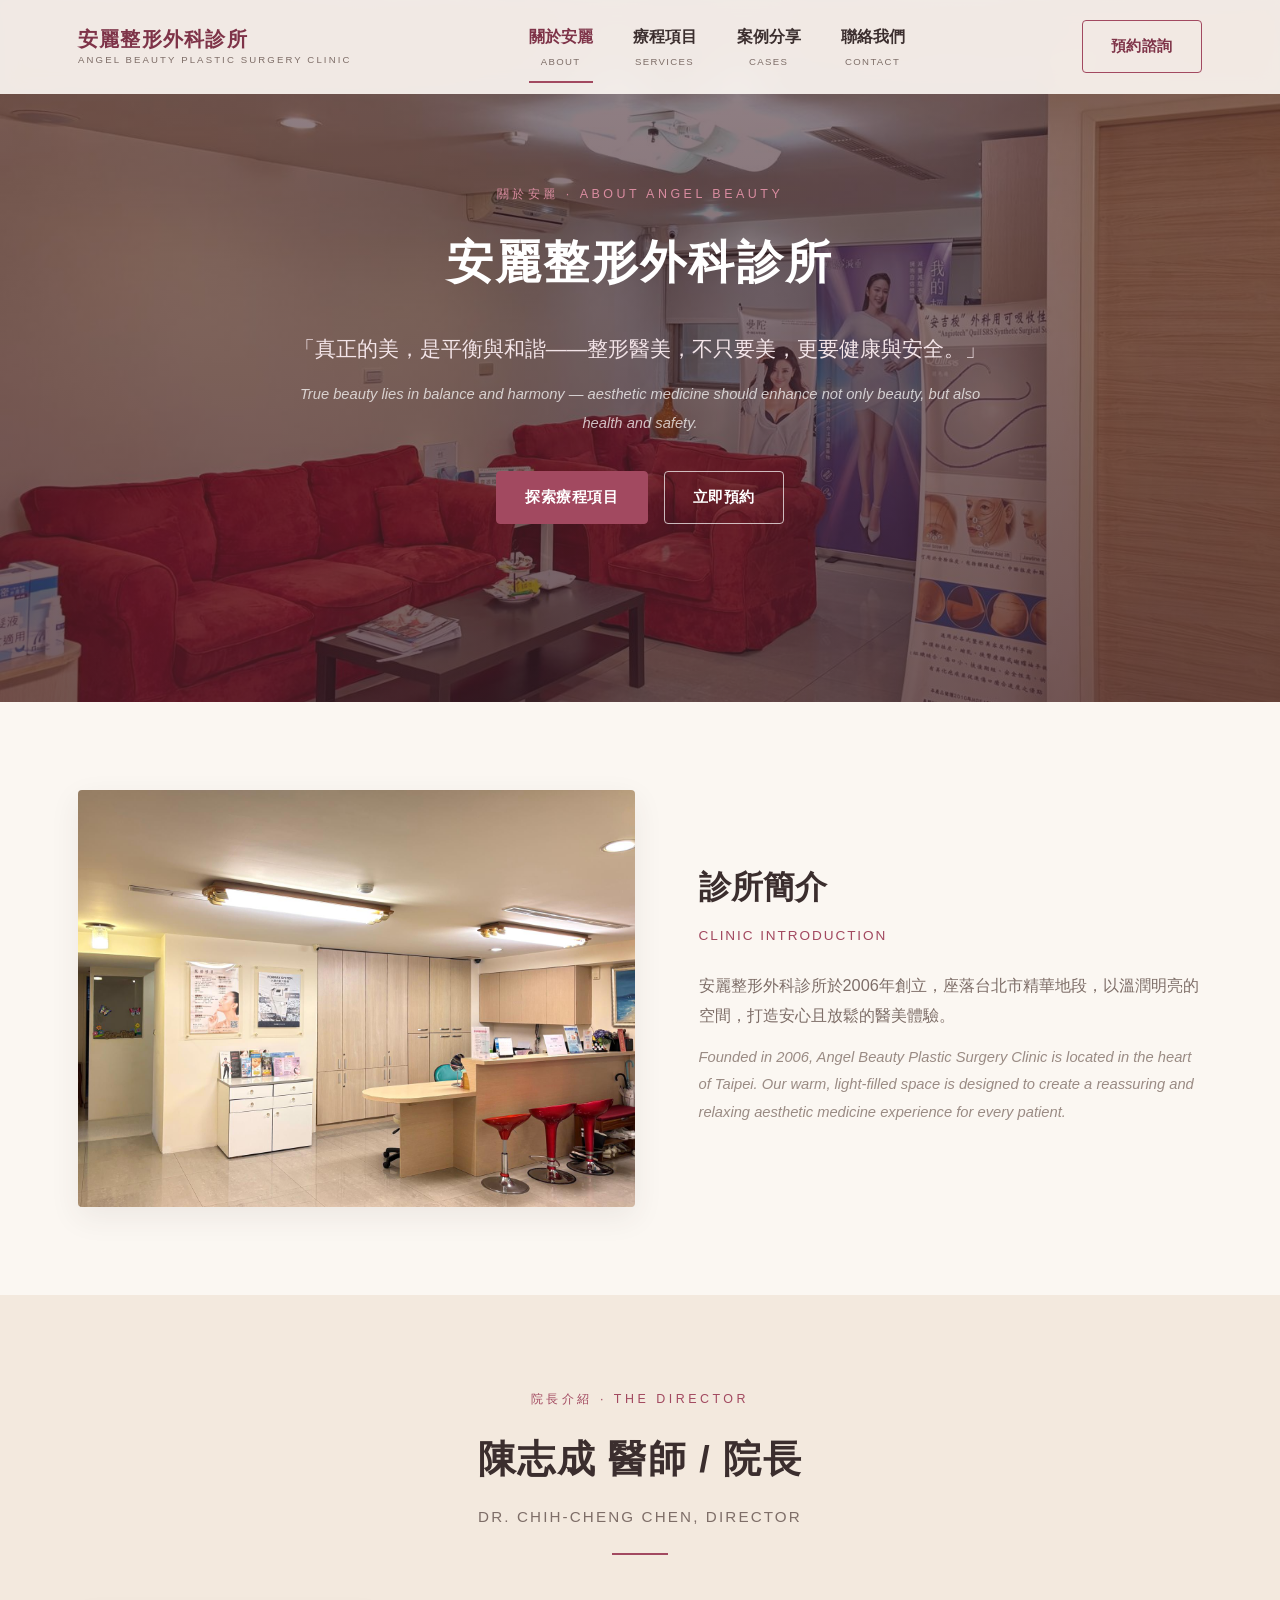
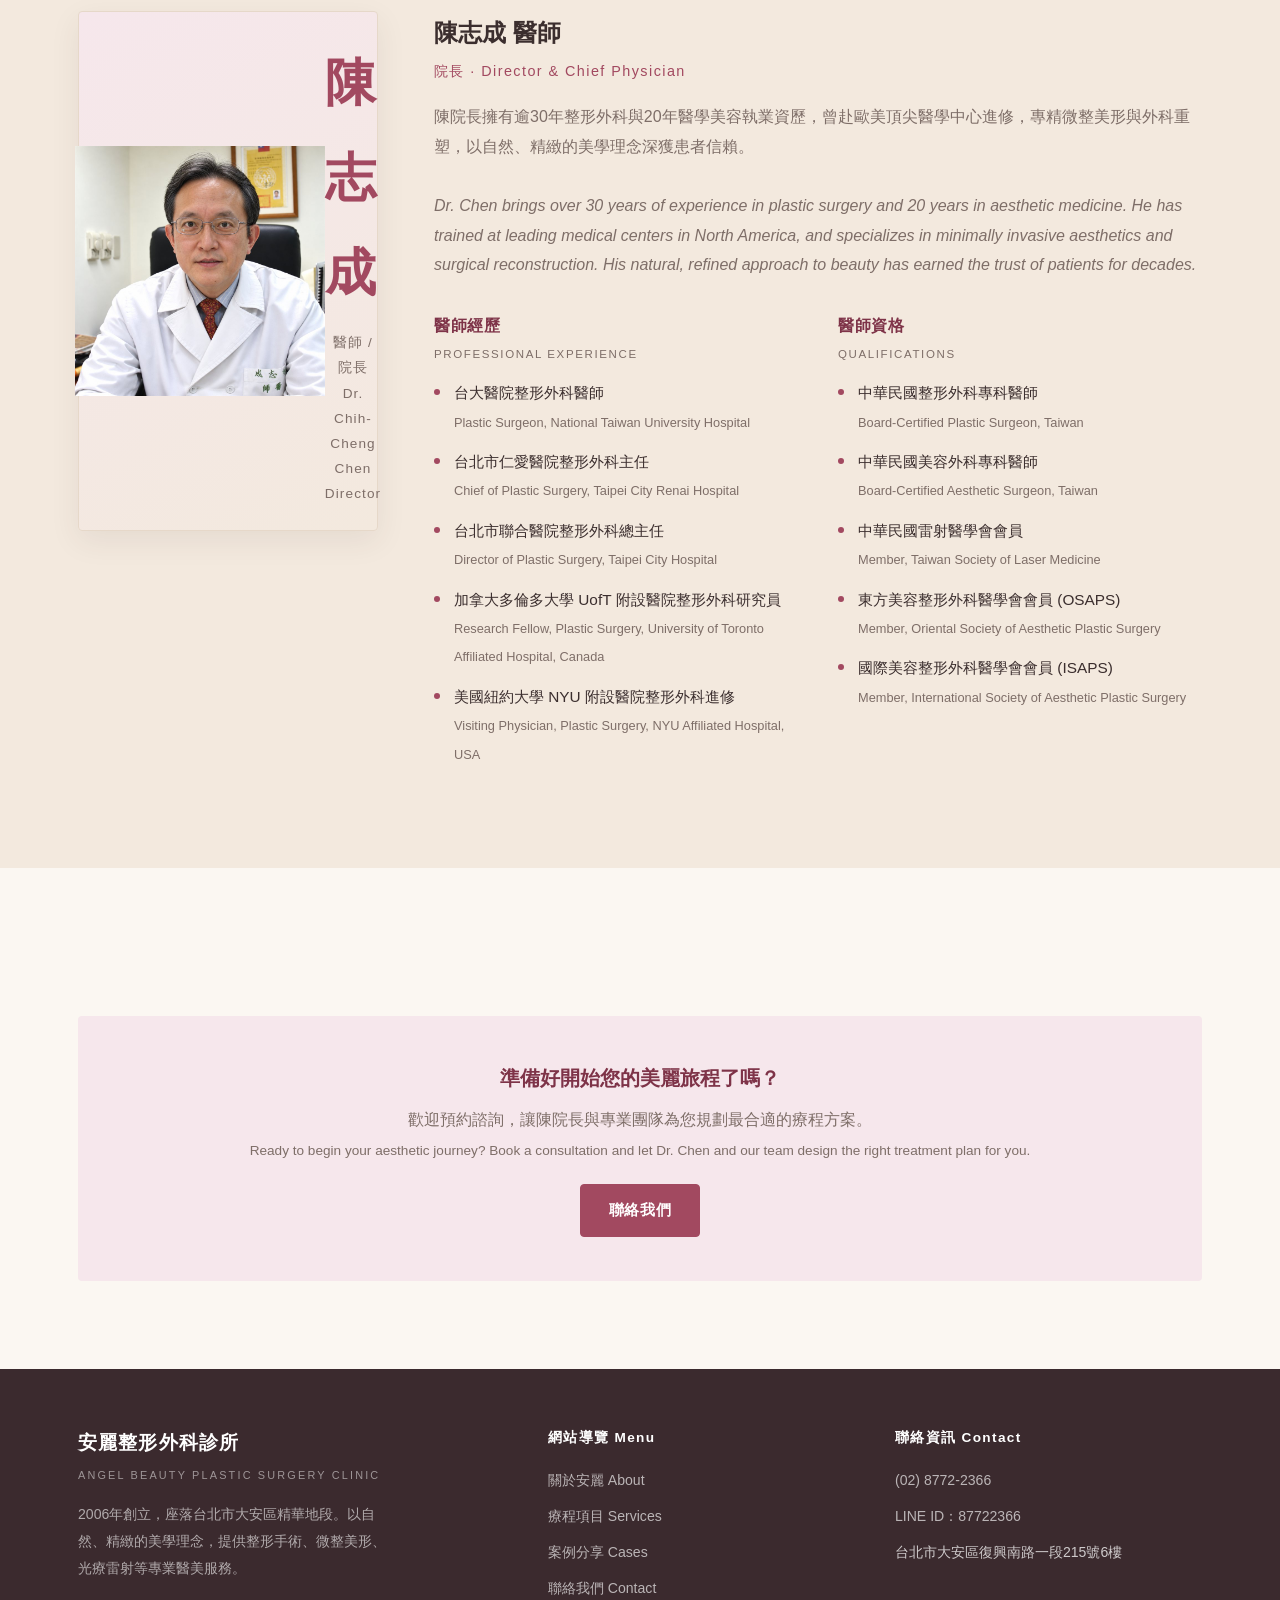
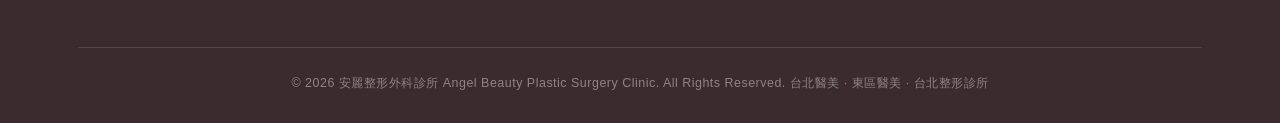
==== commit d22bc1e6: "Update index.html" ====
--- a/index.html
+++ b/index.html
@@ -74,7 +74,8 @@
     </div>
 
     <div class="doctor-section">
-      <div class="doctor-portrait">
+            <div class="doctor-portrait">
+        <img src="images/doctor-chen.jpg" alt="陳志成醫師 院長 Dr. Chih-Cheng Chen, Director of Angel Beauty Plastic Surgery Clinic 安麗整形外科診所" onerror="this.remove()">
         <div>
           <div class="initials">陳志成</div>
           <div class="role">醫師 / 院長<br>Dr. Chih-Cheng Chen<br>Director</div>
--- a/css/style.css
+++ b/css/style.css
@@ -607,11 +607,10 @@
   letter-spacing: 0.02em;
 }
 
-.panel-note {
+.chart-figure {
+  margin: 56px auto 0;
+  max-width: 980px;
   text-align: center;
-  margin-top: 40px;
-  color: var(--color-text-muted);
-  font-size: 0.94rem;
 }
 
 .panel-note a {
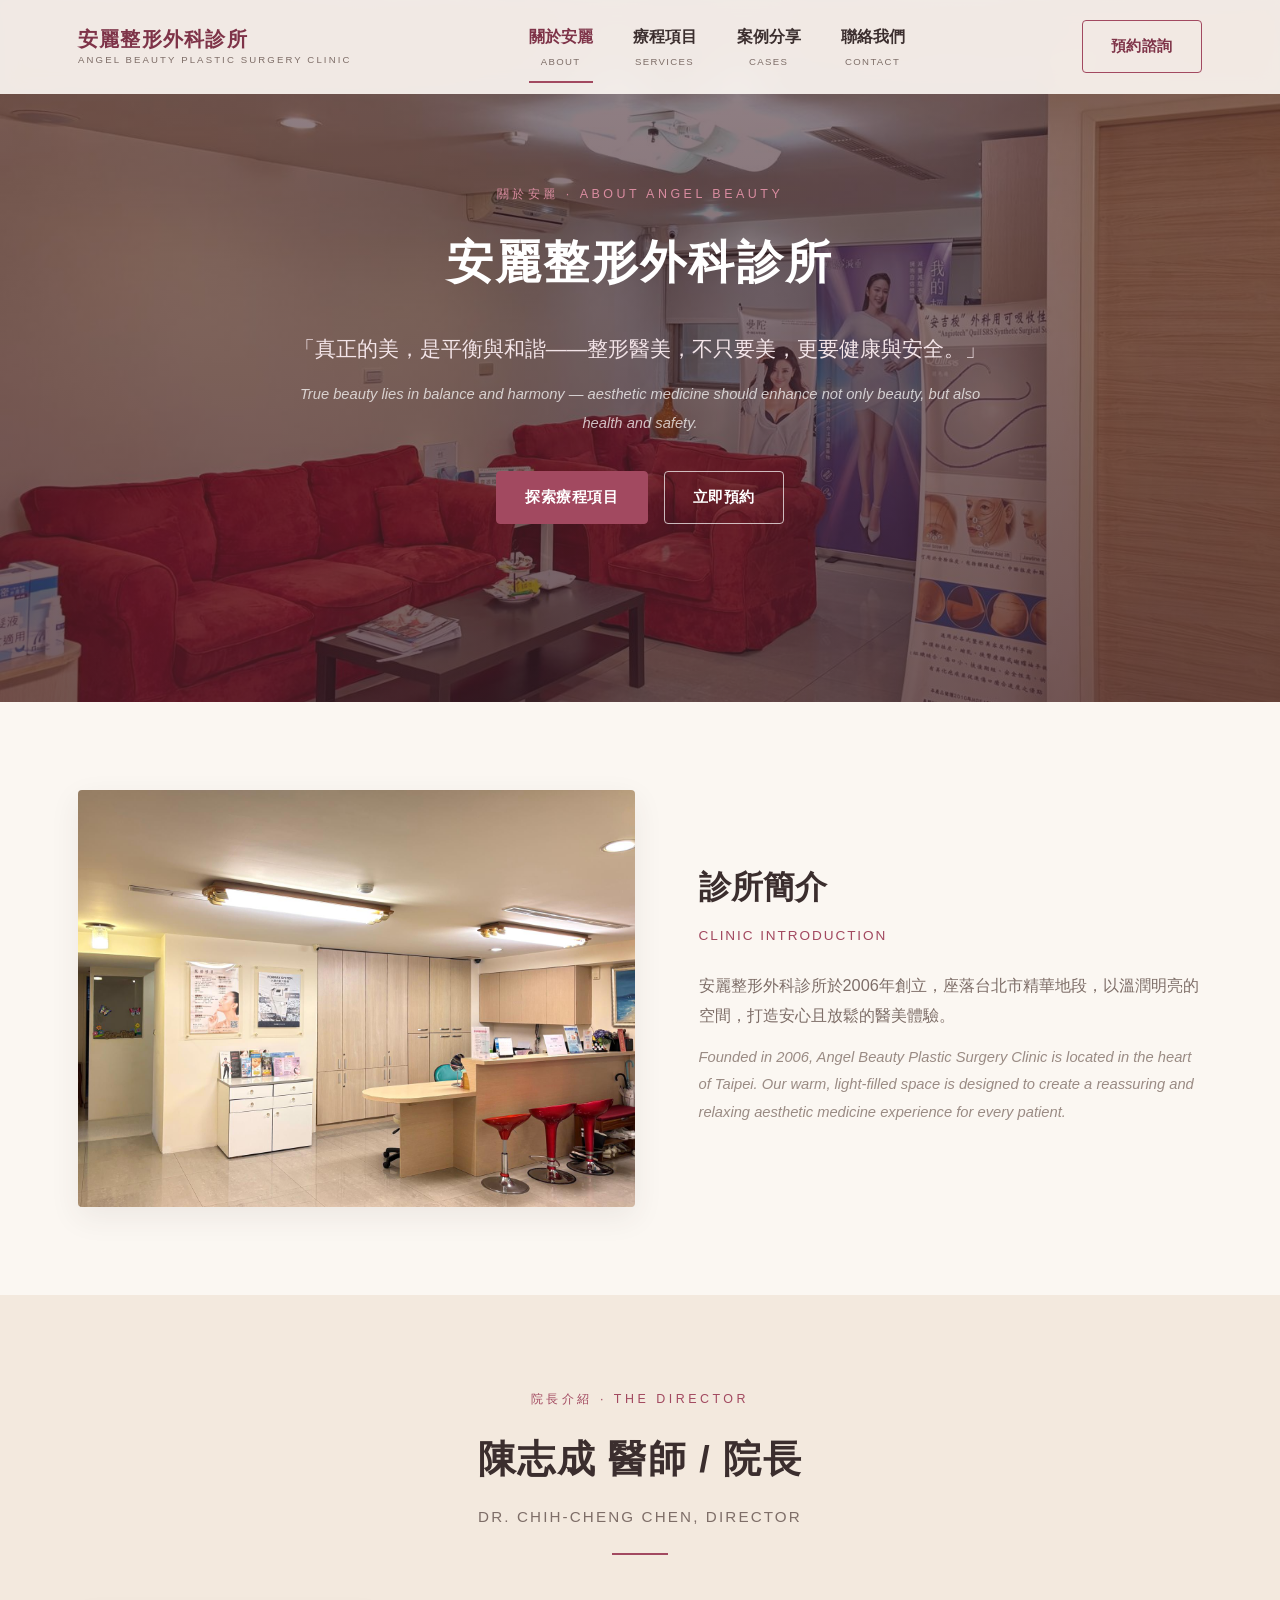
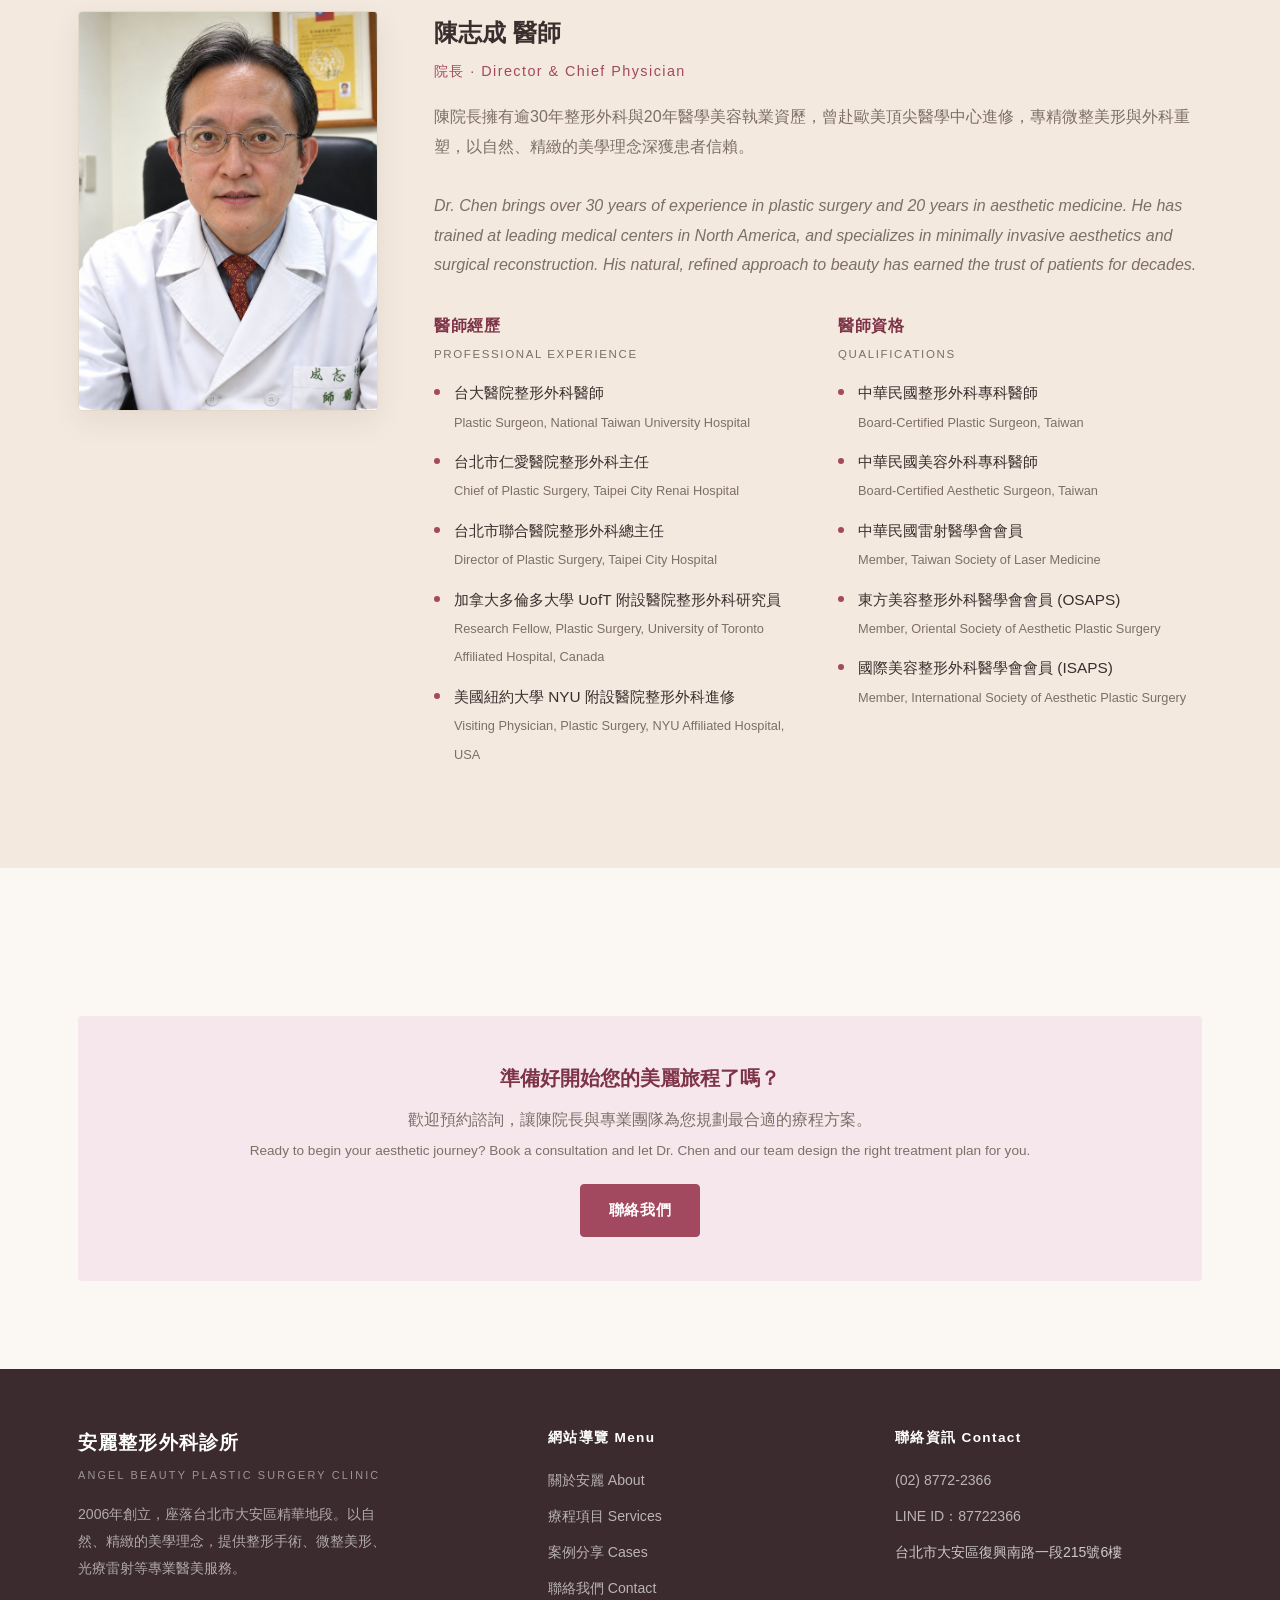
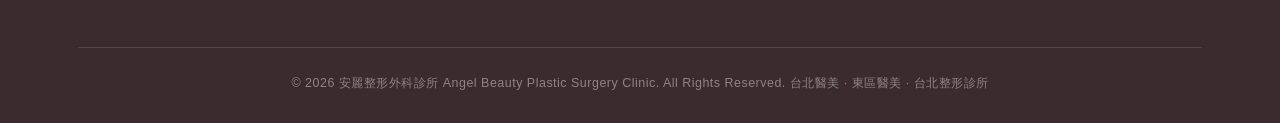
==== commit bf49c653: "Update index.html" ====
--- a/index.html
+++ b/index.html
@@ -74,13 +74,13 @@
     </div>
 
     <div class="doctor-section">
-            <div class="doctor-portrait">
-        <img src="images/doctor-chen.jpg" alt="陳志成醫師 院長 Dr. Chih-Cheng Chen, Director of Angel Beauty Plastic Surgery Clinic 安麗整形外科診所" onerror="this.remove()">
-        <div>
-          <div class="initials">陳志成</div>
-          <div class="role">醫師 / 院長<br>Dr. Chih-Cheng Chen<br>Director</div>
+        <div class="doctor-portrait">
+          <img src="images/doctor-chen.jpg" alt="陳志成醫師 院長 Dr. Chih-Cheng Chen, Director of Angel Beauty Plastic Surgery Clinic 安麗整形外科診所" onerror="this.remove()">
+          <div>
+            <div class="initials">陳志成</div>
+            <div class="role">醫師 / 院長<br>Dr. Chih-Cheng Chen<br>Director</div>
+          </div>
         </div>
-      </div>
 
       <div>
         <div class="doctor-name">
--- a/css/style.css
+++ b/css/style.css
@@ -412,6 +412,17 @@
   text-align: center;
   padding: 24px;
   box-shadow: var(--shadow-soft);
+  position: relative;
+  overflow: hidden;
+}
+
+.doctor-portrait img {
+  position: absolute;
+  inset: 0;
+  width: 100%;
+  height: 100%;
+  object-fit: cover;
+  object-position: 55% top;
 }
 
 .doctor-portrait .initials {
